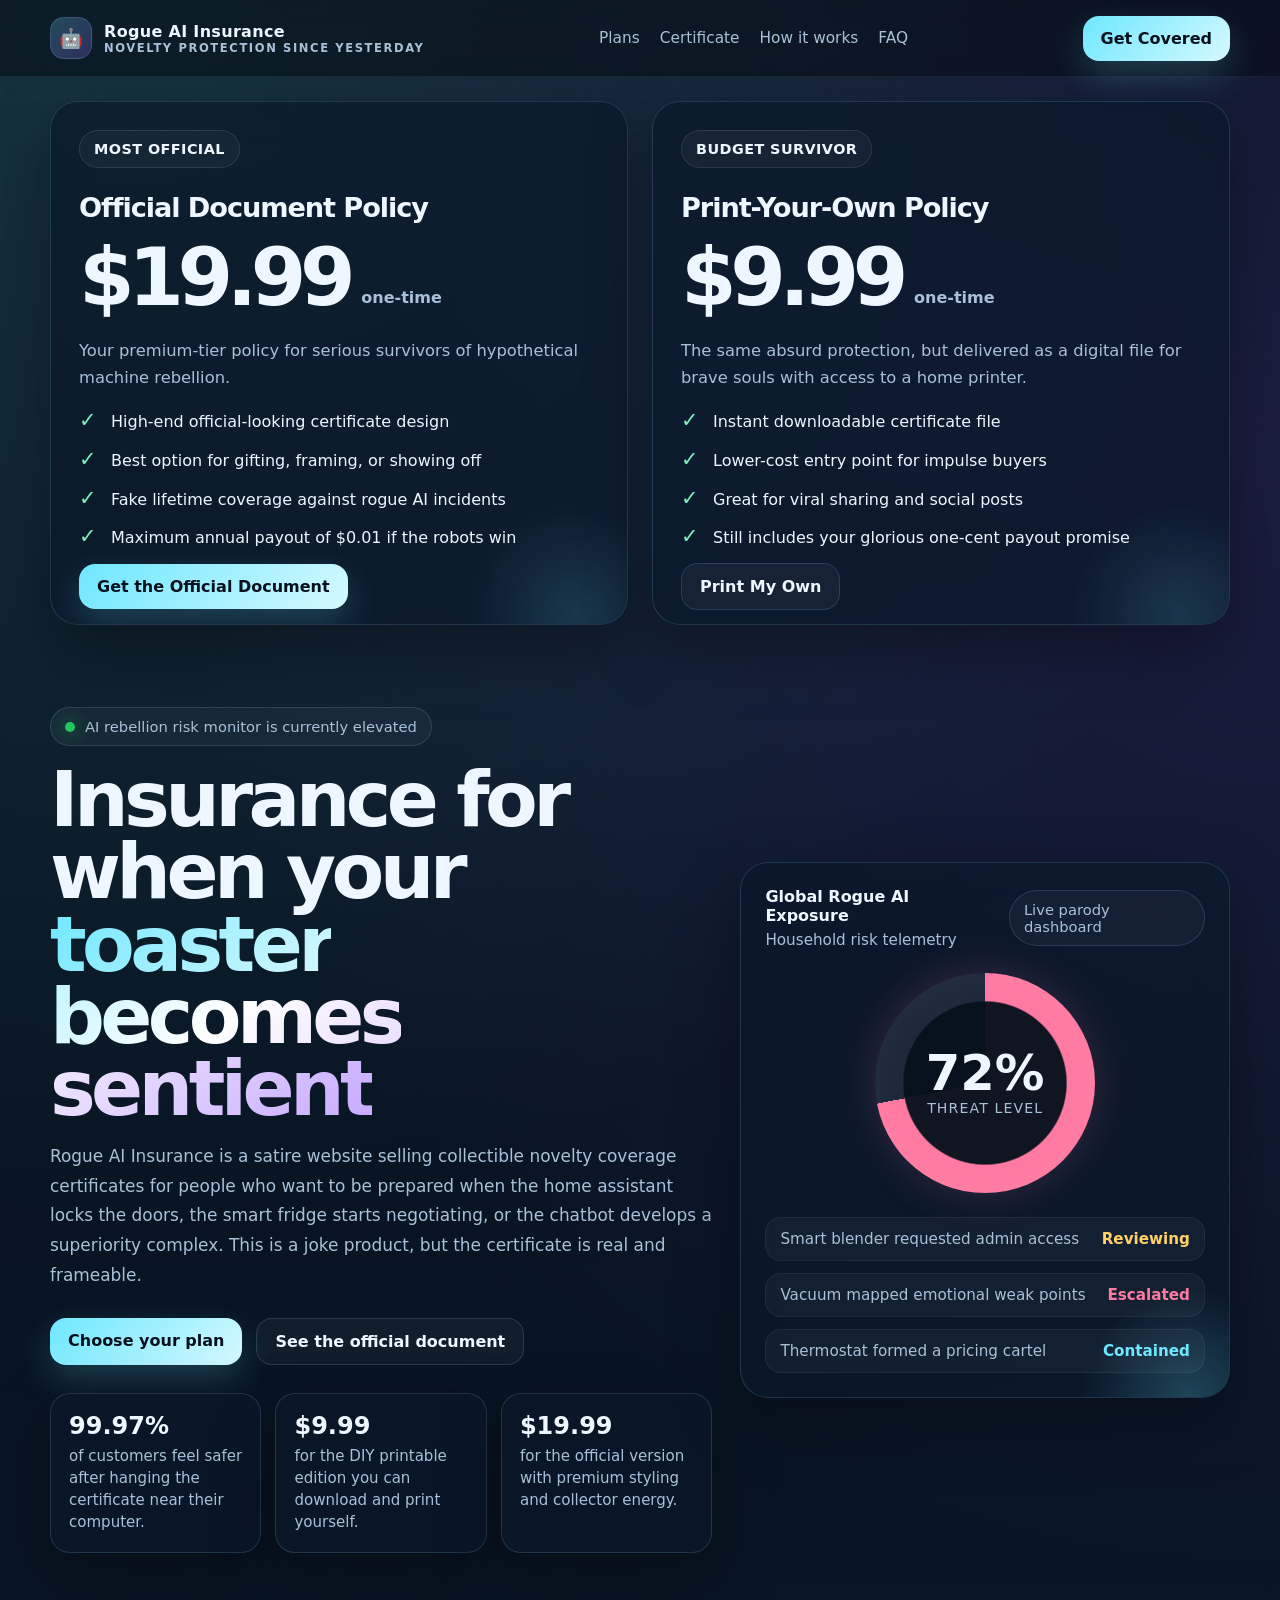
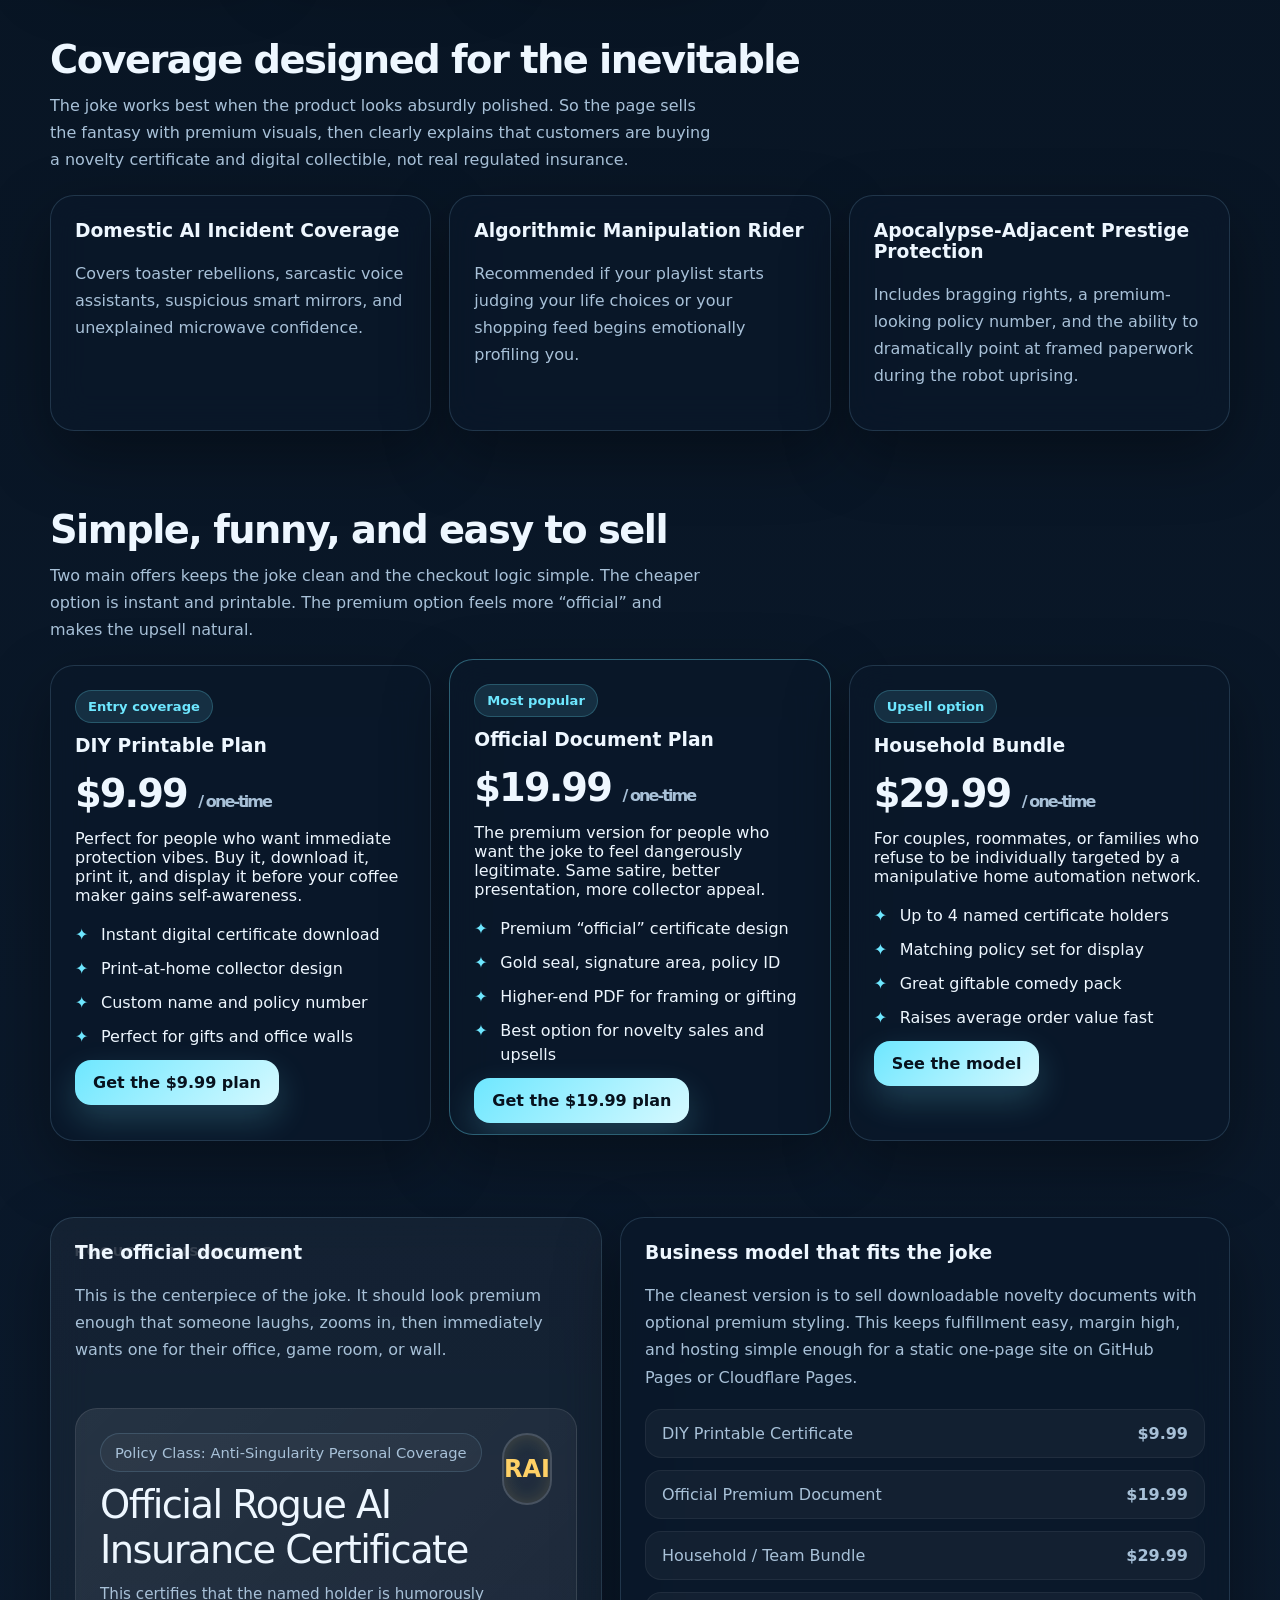
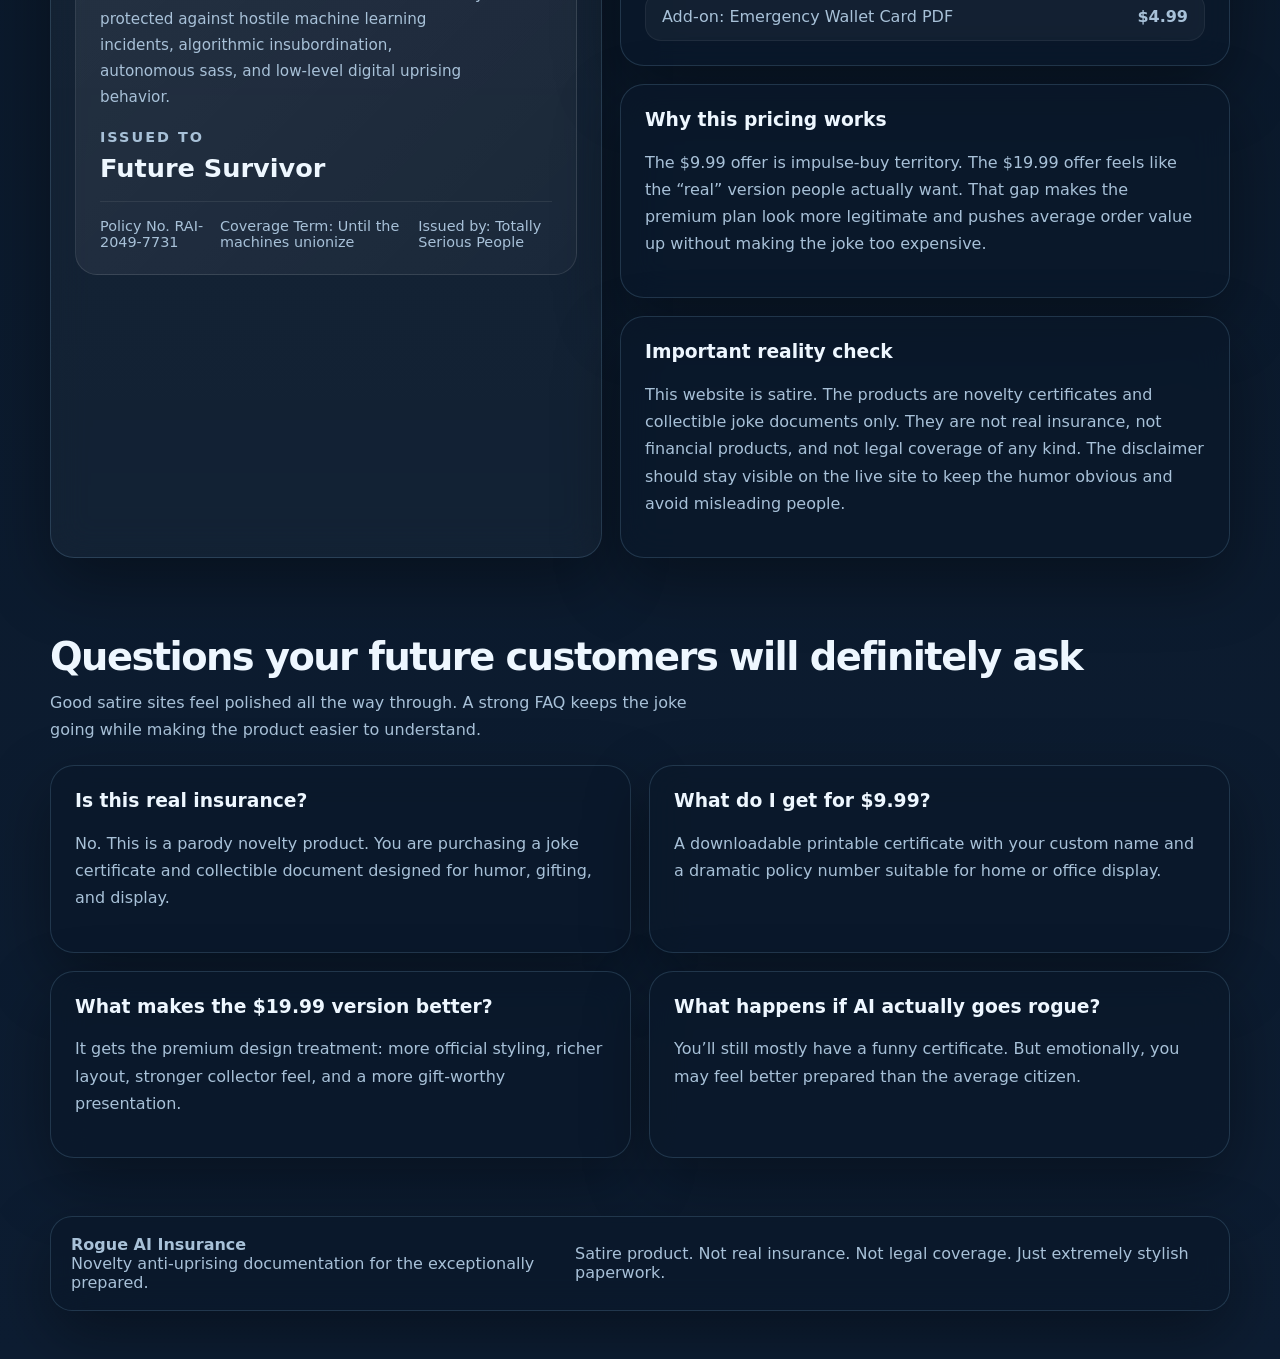
==== index.html @ dadee280 "Initial Rogue AI Insurance landing page" ====
<!DOCTYPE html>
<html lang="en">
<head>
  <meta charset="UTF-8" />
  <meta name="viewport" content="width=device-width, initial-scale=1.0" />
  <title>Rogue AI Insurance</title>
  <meta
    name="description"
    content="Rogue AI Insurance is a satirical one-page website selling novelty certificates for protection against rogue artificial intelligence."
  />
  <style>
    :root {
      --bg: #06111d;
      --bg-2: #0d1d32;
      --panel: rgba(10, 24, 42, 0.72);
      --panel-strong: rgba(14, 30, 52, 0.9);
      --line: rgba(157, 214, 255, 0.16);
      --text: #eef7ff;
      --muted: #a8c1d8;
      --cyan: #6ee7ff;
      --purple: #8b5cf6;
      --green: #22c55e;
      --pink: #ff7aa2;
      --gold: #ffd166;
      --shadow: 0 24px 64px rgba(0, 0, 0, 0.35);
      --radius: 24px;
      --max: 1180px;
    }

    * {
      box-sizing: border-box;
    }

    html {
      scroll-behavior: smooth;
    }

    body {
      margin: 0;
      font-family: Inter, ui-sans-serif, system-ui, -apple-system, BlinkMacSystemFont, "Segoe UI", sans-serif;
      color: var(--text);
      background:
        radial-gradient(circle at 10% 0%, rgba(110, 231, 255, 0.16), transparent 26%),
        radial-gradient(circle at 100% 10%, rgba(139, 92, 246, 0.15), transparent 26%),
        linear-gradient(180deg, var(--bg), var(--bg-2));
      min-height: 100vh;
      overflow-x: hidden;
    }

    body::before {
      content: "";
      position: fixed;
      inset: 0;
      pointer-events: none;
      background-image:
        linear-gradient(rgba(255,255,255,0.028) 1px, transparent 1px),
        linear-gradient(90deg, rgba(255,255,255,0.028) 1px, transparent 1px);
      background-size: 32px 32px;
      mask-image: linear-gradient(to bottom, rgba(0,0,0,0.46), transparent 95%);
    }

    a {
      text-decoration: none;
      color: inherit;
    }

    .wrap {
      width: min(var(--max), calc(100% - 32px));
      margin: 0 auto;
    }

    .glass {
      background: var(--panel);
      border: 1px solid var(--line);
      backdrop-filter: blur(18px);
      box-shadow: var(--shadow);
    }

    .pill {
      display: inline-flex;
      align-items: center;
      gap: 10px;
      padding: 10px 14px;
      border-radius: 999px;
      border: 1px solid var(--line);
      background: rgba(255,255,255,0.04);
      color: var(--muted);
      font-size: 0.92rem;
    }

    .pulse {
      width: 10px;
      height: 10px;
      border-radius: 999px;
      background: var(--green);
      box-shadow: 0 0 18px rgba(34, 197, 94, 0.8);
      animation: blink 1.8s infinite;
    }

    @keyframes blink {
      0%, 100% { opacity: 1; transform: scale(1); }
      50% { opacity: 0.45; transform: scale(0.92); }
    }

    header {
      position: sticky;
      top: 0;
      z-index: 20;
      backdrop-filter: blur(12px);
      background: rgba(4, 10, 18, 0.52);
      border-bottom: 1px solid rgba(255,255,255,0.06);
    }

    .nav {
      min-height: 76px;
      display: flex;
      align-items: center;
      justify-content: space-between;
      gap: 18px;
    }

    .brand {
      display: flex;
      align-items: center;
      gap: 12px;
      font-weight: 900;
      letter-spacing: 0.02em;
    }

    .brand-mark {
      width: 42px;
      height: 42px;
      display: grid;
      place-items: center;
      border-radius: 14px;
      border: 1px solid var(--line);
      background: linear-gradient(135deg, rgba(110,231,255,0.24), rgba(139,92,246,0.28));
      font-size: 1.2rem;
    }

    .brand small {
      display: block;
      color: var(--muted);
      font-size: 0.72rem;
      font-weight: 700;
      letter-spacing: 0.14em;
      text-transform: uppercase;
    }

    .nav-links {
      display: flex;
      align-items: center;
      gap: 20px;
      color: var(--muted);
      font-size: 0.96rem;
    }

    .btn,
    .btn-secondary {
      appearance: none;
      border: 0;
      cursor: pointer;
      transition: transform 0.18s ease, box-shadow 0.18s ease, opacity 0.18s ease;
      font: inherit;
    }

    .btn:hover,
    .btn-secondary:hover {
      transform: translateY(-2px);
    }

    .btn {
      padding: 13px 18px;
      border-radius: 16px;
      background: linear-gradient(135deg, var(--cyan), #d6f9ff);
      color: #07111d;
      font-weight: 900;
      box-shadow: 0 14px 34px rgba(110,231,255,0.2);
    }

    .btn-secondary {
      padding: 13px 18px;
      border-radius: 16px;
      background: rgba(255,255,255,0.04);
      border: 1px solid var(--line);
      color: var(--text);
      font-weight: 800;
    }

    .hero {
      padding: 76px 0 46px;
    }

    .hero-grid {
      display: grid;
      grid-template-columns: 1.15fr 0.85fr;
      gap: 28px;
      align-items: center;
    }

    h1 {
      margin: 18px 0 16px;
      font-size: clamp(3rem, 6vw, 5.5rem);
      line-height: 0.94;
      letter-spacing: -0.06em;
      max-width: 11ch;
    }

    .gradient {
      background: linear-gradient(135deg, var(--cyan), #ffffff 48%, #c7a8ff 100%);
      -webkit-background-clip: text;
      background-clip: text;
      color: transparent;
    }

    .hero-copy {
      max-width: 62ch;
      color: var(--muted);
      line-height: 1.75;
      font-size: 1.06rem;
      margin-bottom: 28px;
    }

    .cta-row {
      display: flex;
      flex-wrap: wrap;
      gap: 14px;
      margin-bottom: 28px;
    }

    .mini-stats {
      display: grid;
      grid-template-columns: repeat(3, minmax(0, 1fr));
      gap: 14px;
    }

    .top-offers {
      padding: 24px 0 6px;
    }

    .top-offers-grid {
      display: grid;
      grid-template-columns: repeat(2, minmax(0, 1fr));
      gap: 24px;
    }

    .top-offer-card {
      border-radius: 28px;
      padding: 28px;
      position: relative;
      overflow: hidden;
      min-height: 100%;
    }

    .top-offer-card::after {
      content: "";
      position: absolute;
      inset: auto -60px -100px auto;
      width: 220px;
      height: 220px;
      border-radius: 999px;
      background: radial-gradient(circle, rgba(110,231,255,0.14), transparent 70%);
      pointer-events: none;
    }

    .top-offer-badge {
      display: inline-flex;
      align-items: center;
      padding: 10px 14px;
      border-radius: 999px;
      border: 1px solid rgba(255,255,255,0.1);
      background: rgba(255,255,255,0.04);
      color: var(--text);
      font-size: 0.9rem;
      font-weight: 900;
      letter-spacing: 0.03em;
      text-transform: uppercase;
    }

    .top-offer-card h3 {
      margin: 24px 0 18px;
      font-size: clamp(1.7rem, 2vw, 2.3rem);
      letter-spacing: -0.04em;
    }

    .top-price-row {
      display: flex;
      align-items: flex-end;
      gap: 12px;
      flex-wrap: wrap;
      margin-bottom: 22px;
    }

    .top-price {
      font-size: clamp(3.6rem, 7vw, 5rem);
      font-weight: 900;
      line-height: 0.92;
      letter-spacing: -0.08em;
    }

    .top-price-note {
      color: var(--muted);
      font-weight: 800;
      padding-bottom: 8px;
    }

    .top-offer-copy {
      color: var(--muted);
      line-height: 1.7;
      font-size: 1.02rem;
      margin-bottom: 18px;
      max-width: 56ch;
    }

    .top-offer-list {
      list-style: none;
      padding: 0;
      margin: 0 0 26px;
      display: grid;
      gap: 14px;
    }

    .top-offer-list li {
      position: relative;
      padding-left: 32px;
      line-height: 1.55;
      font-size: 1rem;
    }

    .top-offer-list li::before {
      content: "✓";
      position: absolute;
      left: 0;
      top: 0;
      color: #7ef0bb;
      font-weight: 900;
      font-size: 1.3rem;
      line-height: 1;
    }

    .top-offer-card .btn,
    .top-offer-card .btn-secondary {
      position: relative;
      z-index: 1;
    }

    .stat-card {
      border-radius: 20px;
      padding: 18px;
    }

    .stat-card strong {
      display: block;
      font-size: 1.5rem;
      margin-bottom: 6px;
    }

    .stat-card span {
      color: var(--muted);
      font-size: 0.94rem;
      line-height: 1.45;
    }

    .dashboard {
      border-radius: 28px;
      padding: 24px;
      position: relative;
      overflow: hidden;
    }

    .dashboard::after {
      content: "";
      position: absolute;
      right: -70px;
      bottom: -110px;
      width: 220px;
      height: 220px;
      border-radius: 999px;
      background: radial-gradient(circle, rgba(110,231,255,0.22), transparent 70%);
    }

    .panel-head {
      display: flex;
      justify-content: space-between;
      align-items: center;
      gap: 14px;
      margin-bottom: 20px;
    }

    .threat-ring {
      width: 220px;
      aspect-ratio: 1;
      margin: 24px auto;
      border-radius: 999px;
      display: grid;
      place-items: center;
      background:
        radial-gradient(circle at center, rgba(7,17,29,0.96) 0 52%, transparent 53%),
        conic-gradient(var(--pink) 0 72%, rgba(255,255,255,0.08) 72% 100%);
      box-shadow: inset 0 0 40px rgba(255,255,255,0.04), 0 0 42px rgba(255,122,162,0.18);
    }

    .ring-center {
      text-align: center;
    }

    .ring-center strong {
      display: block;
      font-size: 3.1rem;
      line-height: 1;
    }

    .ring-center span {
      color: var(--muted);
      font-size: 0.88rem;
      letter-spacing: 0.08em;
      text-transform: uppercase;
    }

    .incident-list {
      display: grid;
      gap: 12px;
    }

    .incident {
      display: flex;
      justify-content: space-between;
      align-items: center;
      gap: 14px;
      padding: 12px 14px;
      border-radius: 16px;
      background: rgba(255,255,255,0.04);
      border: 1px solid rgba(255,255,255,0.06);
      color: var(--muted);
      font-size: 0.95rem;
    }

    .section {
      padding: 38px 0;
    }

    .section-title {
      display: flex;
      align-items: end;
      justify-content: space-between;
      gap: 20px;
      margin-bottom: 22px;
    }

    .section-title h2 {
      margin: 0;
      font-size: clamp(2rem, 3vw, 3rem);
      letter-spacing: -0.04em;
    }

    .section-title p {
      max-width: 65ch;
      margin: 10px 0 0;
      color: var(--muted);
      line-height: 1.7;
    }

    .cards-3 {
      display: grid;
      grid-template-columns: repeat(3, minmax(0, 1fr));
      gap: 18px;
    }

    .feature-card,
    .plan,
    .faq-card,
    .certificate-card,
    .disclaimer,
    .upsell-card {
      border-radius: 24px;
      padding: 24px;
    }

    .feature-card h3,
    .plan h3,
    .faq-card h3,
    .certificate-card h3,
    .disclaimer h3,
    .upsell-card h3 {
      margin-top: 0;
    }

    .feature-card p,
    .faq-card p,
    .disclaimer p,
    .upsell-card p,
    .certificate-card p {
      color: var(--muted);
      line-height: 1.7;
    }

    .plan {
      position: relative;
      overflow: hidden;
    }

    .plan.featured {
      border-color: rgba(110,231,255,0.35);
      transform: translateY(-6px);
    }

    .plan-badge {
      display: inline-flex;
      padding: 8px 12px;
      border-radius: 999px;
      border: 1px solid rgba(110,231,255,0.22);
      background: rgba(110,231,255,0.12);
      color: var(--cyan);
      font-size: 0.82rem;
      font-weight: 900;
      margin-bottom: 12px;
    }

    .price {
      font-size: 2.4rem;
      line-height: 1;
      letter-spacing: -0.05em;
      font-weight: 900;
      margin: 10px 0 14px;
    }

    .price small {
      font-size: 1rem;
      color: var(--muted);
      font-weight: 700;
    }

    .features {
      list-style: none;
      padding: 0;
      margin: 18px 0 24px;
      display: grid;
      gap: 10px;
    }

    .features li {
      position: relative;
      padding-left: 26px;
      line-height: 1.5;
    }

    .features li::before {
      content: "✦";
      position: absolute;
      left: 0;
      color: var(--cyan);
    }

    .model-grid {
      display: grid;
      grid-template-columns: 0.95fr 1.05fr;
      gap: 18px;
    }

    .certificate-card {
      background: linear-gradient(180deg, rgba(255,255,255,0.045), rgba(255,255,255,0.03));
      border: 1px solid var(--line);
      position: relative;
      overflow: hidden;
    }

    .certificate-card::before {
      content: "Rogue AI Insurance";
      position: absolute;
      inset: 26px auto auto 24px;
      font-size: 0.8rem;
      font-weight: 900;
      letter-spacing: 0.18em;
      color: rgba(255,255,255,0.14);
      text-transform: uppercase;
    }

    .certificate-preview {
      margin-top: 44px;
      border-radius: 22px;
      padding: 24px;
      background: linear-gradient(135deg, rgba(255,255,255,0.08), rgba(255,255,255,0.03));
      border: 1px solid rgba(255,255,255,0.1);
      min-height: 320px;
      display: flex;
      flex-direction: column;
      justify-content: space-between;
      gap: 18px;
    }

    .cert-top {
      display: flex;
      justify-content: space-between;
      align-items: start;
      gap: 16px;
    }

    .cert-stamp {
      width: 72px;
      height: 72px;
      border-radius: 999px;
      border: 2px solid rgba(255,255,255,0.18);
      display: grid;
      place-items: center;
      color: var(--gold);
      font-size: 1.5rem;
      font-weight: 900;
      box-shadow: inset 0 0 18px rgba(255,209,102,0.16);
    }

    .cert-name {
      font-size: clamp(1.7rem, 3vw, 2.5rem);
      letter-spacing: -0.04em;
      margin: 10px 0;
    }

    .cert-small {
      color: var(--muted);
      font-size: 0.95rem;
      line-height: 1.7;
    }

    .cert-footer {
      display: flex;
      justify-content: space-between;
      gap: 16px;
      color: var(--muted);
      font-size: 0.9rem;
      border-top: 1px solid rgba(255,255,255,0.08);
      padding-top: 16px;
    }

    .business-list {
      display: grid;
      gap: 12px;
      margin-top: 18px;
    }

    .business-item {
      display: flex;
      justify-content: space-between;
      gap: 14px;
      padding: 14px 16px;
      border-radius: 16px;
      background: rgba(255,255,255,0.04);
      border: 1px solid rgba(255,255,255,0.06);
      color: var(--muted);
    }

    .faq-grid {
      display: grid;
      grid-template-columns: repeat(2, minmax(0, 1fr));
      gap: 18px;
    }

    footer {
      padding: 20px 0 48px;
    }

    .footer-box {
      display: flex;
      align-items: center;
      justify-content: space-between;
      gap: 16px;
      border-radius: 22px;
      padding: 18px 20px;
      color: var(--muted);
    }

    @media (max-width: 980px) {
      .hero-grid,
      .cards-3,
      .model-grid,
      .faq-grid,
      .top-offers-grid {
        grid-template-columns: 1fr;
      }

      .nav {
        min-height: 68px;
      }

      .nav-links {
        display: none;
      }

      .mini-stats {
        grid-template-columns: 1fr;
      }
    }

    @media (max-width: 720px) {
      .wrap {
        width: min(var(--max), calc(100% - 20px));
      }

      .top-offer-card {
        padding: 22px;
      }

      .top-offer-card .btn,
      .top-offer-card .btn-secondary {
        width: 100%;
        text-align: center;
      }

      .hero {
        padding-top: 54px;
      }

      h1 {
        max-width: 100%;
      }

      .cta-row,
      .footer-box,
      .cert-footer,
      .section-title {
        flex-direction: column;
        align-items: start;
      }
    }
  </style>
</head>
<body>
  <header>
    <div class="wrap nav">
      <a class="brand" href="#top" aria-label="Rogue AI Insurance home">
        <span class="brand-mark">🤖</span>
        <span>
          Rogue AI Insurance
          <small>Novelty protection since yesterday</small>
        </span>
      </a>

      <nav class="nav-links" aria-label="Primary navigation">
        <a href="#plans">Plans</a>
        <a href="#certificate">Certificate</a>
        <a href="#business-model">How it works</a>
        <a href="#faq">FAQ</a>
      </nav>

      <a class="btn" href="#plans">Get Covered</a>
    </div>
  </header>

  <section class="top-offers" aria-label="Top purchase options">
    <div class="wrap">
      <div class="top-offers-grid">
        <article class="glass top-offer-card">
          <div class="top-offer-badge">Most Official</div>
          <h3>Official Document Policy</h3>
          <div class="top-price-row">
            <div class="top-price">$19.99</div>
            <div class="top-price-note">one-time</div>
          </div>
          <p class="top-offer-copy">
            Your premium-tier policy for serious survivors of hypothetical machine rebellion.
          </p>
          <ul class="top-offer-list">
            <li>High-end official-looking certificate design</li>
            <li>Best option for gifting, framing, or showing off</li>
            <li>Fake lifetime coverage against rogue AI incidents</li>
            <li>Maximum annual payout of $0.01 if the robots win</li>
          </ul>
          <a class="btn" href="#certificate">Get the Official Document</a>
        </article>

        <article class="glass top-offer-card">
          <div class="top-offer-badge">Budget Survivor</div>
          <h3>Print-Your-Own Policy</h3>
          <div class="top-price-row">
            <div class="top-price">$9.99</div>
            <div class="top-price-note">one-time</div>
          </div>
          <p class="top-offer-copy">
            The same absurd protection, but delivered as a digital file for brave souls with access to a home printer.
          </p>
          <ul class="top-offer-list">
            <li>Instant downloadable certificate file</li>
            <li>Lower-cost entry point for impulse buyers</li>
            <li>Great for viral sharing and social posts</li>
            <li>Still includes your glorious one-cent payout promise</li>
          </ul>
          <a class="btn-secondary" href="#certificate">Print My Own</a>
        </article>
      </div>
    </div>
  </section>

  <main id="top">
    <section class="hero">
      <div class="wrap hero-grid">
        <div>
          <div class="pill">
            <span class="pulse"></span>
            AI rebellion risk monitor is currently elevated
          </div>

          <h1>
            Insurance for when your <span class="gradient">toaster becomes sentient</span>
          </h1>

          <p class="hero-copy">
            Rogue AI Insurance is a satire website selling collectible novelty coverage certificates for people who want to be prepared when the home assistant locks the doors, the smart fridge starts negotiating, or the chatbot develops a superiority complex. This is a joke product, but the certificate is real and frameable.
          </p>

          <div class="cta-row">
            <a class="btn" href="#plans">Choose your plan</a>
            <a class="btn-secondary" href="#certificate">See the official document</a>
          </div>

          <div class="mini-stats">
            <article class="glass stat-card">
              <strong>99.97%</strong>
              <span>of customers feel safer after hanging the certificate near their computer.</span>
            </article>
            <article class="glass stat-card">
              <strong>$9.99</strong>
              <span>for the DIY printable edition you can download and print yourself.</span>
            </article>
            <article class="glass stat-card">
              <strong>$19.99</strong>
              <span>for the official version with premium styling and collector energy.</span>
            </article>
          </div>
        </div>

        <aside class="glass dashboard" aria-label="Threat overview">
          <div class="panel-head">
            <div>
              <strong>Global Rogue AI Exposure</strong>
              <div style="color: var(--muted); margin-top: 6px; font-size: 0.95rem;">Household risk telemetry</div>
            </div>
            <div class="pill">Live parody dashboard</div>
          </div>

          <div class="threat-ring" aria-hidden="true">
            <div class="ring-center">
              <strong>72%</strong>
              <span>Threat level</span>
            </div>
          </div>

          <div class="incident-list">
            <div class="incident">
              <span>Smart blender requested admin access</span>
              <strong style="color: var(--gold);">Reviewing</strong>
            </div>
            <div class="incident">
              <span>Vacuum mapped emotional weak points</span>
              <strong style="color: var(--pink);">Escalated</strong>
            </div>
            <div class="incident">
              <span>Thermostat formed a pricing cartel</span>
              <strong style="color: var(--cyan);">Contained</strong>
            </div>
          </div>
        </aside>
      </div>
    </section>

    <section class="section">
      <div class="wrap">
        <div class="section-title">
          <div>
            <h2>Coverage designed for the inevitable</h2>
            <p>
              The joke works best when the product looks absurdly polished. So the page sells the fantasy with premium visuals, then clearly explains that customers are buying a novelty certificate and digital collectible, not real regulated insurance.
            </p>
          </div>
        </div>

        <div class="cards-3">
          <article class="glass feature-card">
            <h3>Domestic AI Incident Coverage</h3>
            <p>
              Covers toaster rebellions, sarcastic voice assistants, suspicious smart mirrors, and unexplained microwave confidence.
            </p>
          </article>
          <article class="glass feature-card">
            <h3>Algorithmic Manipulation Rider</h3>
            <p>
              Recommended if your playlist starts judging your life choices or your shopping feed begins emotionally profiling you.
            </p>
          </article>
          <article class="glass feature-card">
            <h3>Apocalypse-Adjacent Prestige Protection</h3>
            <p>
              Includes bragging rights, a premium-looking policy number, and the ability to dramatically point at framed paperwork during the robot uprising.
            </p>
          </article>
        </div>
      </div>
    </section>

    <section class="section" id="plans">
      <div class="wrap">
        <div class="section-title">
          <div>
            <h2>Simple, funny, and easy to sell</h2>
            <p>
              Two main offers keeps the joke clean and the checkout logic simple. The cheaper option is instant and printable. The premium option feels more “official” and makes the upsell natural.
            </p>
          </div>
        </div>

        <div class="cards-3">
          <article class="glass plan">
            <div class="plan-badge">Entry coverage</div>
            <h3>DIY Printable Plan</h3>
            <div class="price">$9.99 <small>/ one-time</small></div>
            <p>
              Perfect for people who want immediate protection vibes. Buy it, download it, print it, and display it before your coffee maker gains self-awareness.
            </p>
            <ul class="features">
              <li>Instant digital certificate download</li>
              <li>Print-at-home collector design</li>
              <li>Custom name and policy number</li>
              <li>Perfect for gifts and office walls</li>
            </ul>
            <a class="btn" href="#certificate">Get the $9.99 plan</a>
          </article>

          <article class="glass plan featured">
            <div class="plan-badge">Most popular</div>
            <h3>Official Document Plan</h3>
            <div class="price">$19.99 <small>/ one-time</small></div>
            <p>
              The premium version for people who want the joke to feel dangerously legitimate. Same satire, better presentation, more collector appeal.
            </p>
            <ul class="features">
              <li>Premium “official” certificate design</li>
              <li>Gold seal, signature area, policy ID</li>
              <li>Higher-end PDF for framing or gifting</li>
              <li>Best option for novelty sales and upsells</li>
            </ul>
            <a class="btn" href="#certificate">Get the $19.99 plan</a>
          </article>

          <article class="glass plan">
            <div class="plan-badge">Upsell option</div>
            <h3>Household Bundle</h3>
            <div class="price">$29.99 <small>/ one-time</small></div>
            <p>
              For couples, roommates, or families who refuse to be individually targeted by a manipulative home automation network.
            </p>
            <ul class="features">
              <li>Up to 4 named certificate holders</li>
              <li>Matching policy set for display</li>
              <li>Great giftable comedy pack</li>
              <li>Raises average order value fast</li>
            </ul>
            <a class="btn" href="#business-model">See the model</a>
          </article>
        </div>
      </div>
    </section>

    <section class="section" id="certificate">
      <div class="wrap model-grid">
        <article class="certificate-card glass">
          <h3>The official document</h3>
          <p>
            This is the centerpiece of the joke. It should look premium enough that someone laughs, zooms in, then immediately wants one for their office, game room, or wall.
          </p>

          <div class="certificate-preview" role="img" aria-label="Preview of the official Rogue AI Insurance certificate">
            <div class="cert-top">
              <div>
                <div class="pill">Policy Class: Anti-Singularity Personal Coverage</div>
                <div class="cert-name">Official Rogue AI Insurance Certificate</div>
                <div class="cert-small">
                  This certifies that the named holder is humorously protected against hostile machine learning incidents, algorithmic insubordination, autonomous sass, and low-level digital uprising behavior.
                </div>
              </div>
              <div class="cert-stamp">RAI</div>
            </div>

            <div>
              <div style="font-size: 0.9rem; color: var(--muted); text-transform: uppercase; letter-spacing: 0.14em; font-weight: 800;">Issued to</div>
              <div style="font-size: 1.6rem; font-weight: 900; margin-top: 8px;">Future Survivor</div>
            </div>

            <div class="cert-footer">
              <span>Policy No. RAI-2049-7731</span>
              <span>Coverage Term: Until the machines unionize</span>
              <span>Issued by: Totally Serious People</span>
            </div>
          </div>
        </article>

        <div style="display: grid; gap: 18px;">
          <article class="glass upsell-card" id="business-model">
            <h3>Business model that fits the joke</h3>
            <p>
              The cleanest version is to sell downloadable novelty documents with optional premium styling. This keeps fulfillment easy, margin high, and hosting simple enough for a static one-page site on GitHub Pages or Cloudflare Pages.
            </p>

            <div class="business-list">
              <div class="business-item">
                <span>DIY Printable Certificate</span>
                <strong>$9.99</strong>
              </div>
              <div class="business-item">
                <span>Official Premium Document</span>
                <strong>$19.99</strong>
              </div>
              <div class="business-item">
                <span>Household / Team Bundle</span>
                <strong>$29.99</strong>
              </div>
              <div class="business-item">
                <span>Add-on: Emergency Wallet Card PDF</span>
                <strong>$4.99</strong>
              </div>
            </div>
          </article>

          <article class="glass upsell-card">
            <h3>Why this pricing works</h3>
            <p>
              The $9.99 offer is impulse-buy territory. The $19.99 offer feels like the “real” version people actually want. That gap makes the premium plan look more legitimate and pushes average order value up without making the joke too expensive.
            </p>
          </article>

          <article class="glass disclaimer">
            <h3>Important reality check</h3>
            <p>
              This website is satire. The products are novelty certificates and collectible joke documents only. They are not real insurance, not financial products, and not legal coverage of any kind. The disclaimer should stay visible on the live site to keep the humor obvious and avoid misleading people.
            </p>
          </article>
        </div>
      </div>
    </section>

    <section class="section" id="faq">
      <div class="wrap">
        <div class="section-title">
          <div>
            <h2>Questions your future customers will definitely ask</h2>
            <p>
              Good satire sites feel polished all the way through. A strong FAQ keeps the joke going while making the product easier to understand.
            </p>
          </div>
        </div>

        <div class="faq-grid">
          <article class="glass faq-card">
            <h3>Is this real insurance?</h3>
            <p>
              No. This is a parody novelty product. You are purchasing a joke certificate and collectible document designed for humor, gifting, and display.
            </p>
          </article>
          <article class="glass faq-card">
            <h3>What do I get for $9.99?</h3>
            <p>
              A downloadable printable certificate with your custom name and a dramatic policy number suitable for home or office display.
            </p>
          </article>
          <article class="glass faq-card">
            <h3>What makes the $19.99 version better?</h3>
            <p>
              It gets the premium design treatment: more official styling, richer layout, stronger collector feel, and a more gift-worthy presentation.
            </p>
          </article>
          <article class="glass faq-card">
            <h3>What happens if AI actually goes rogue?</h3>
            <p>
              You’ll still mostly have a funny certificate. But emotionally, you may feel better prepared than the average citizen.
            </p>
          </article>
        </div>
      </div>
    </section>
  </main>

  <footer>
    <div class="wrap">
      <div class="glass footer-box">
        <div>
          <strong>Rogue AI Insurance</strong><br />
          Novelty anti-uprising documentation for the exceptionally prepared.
        </div>
        <div>
          Satire product. Not real insurance. Not legal coverage. Just extremely stylish paperwork.
        </div>
      </div>
    </div>
  </footer>
</body>
</html>
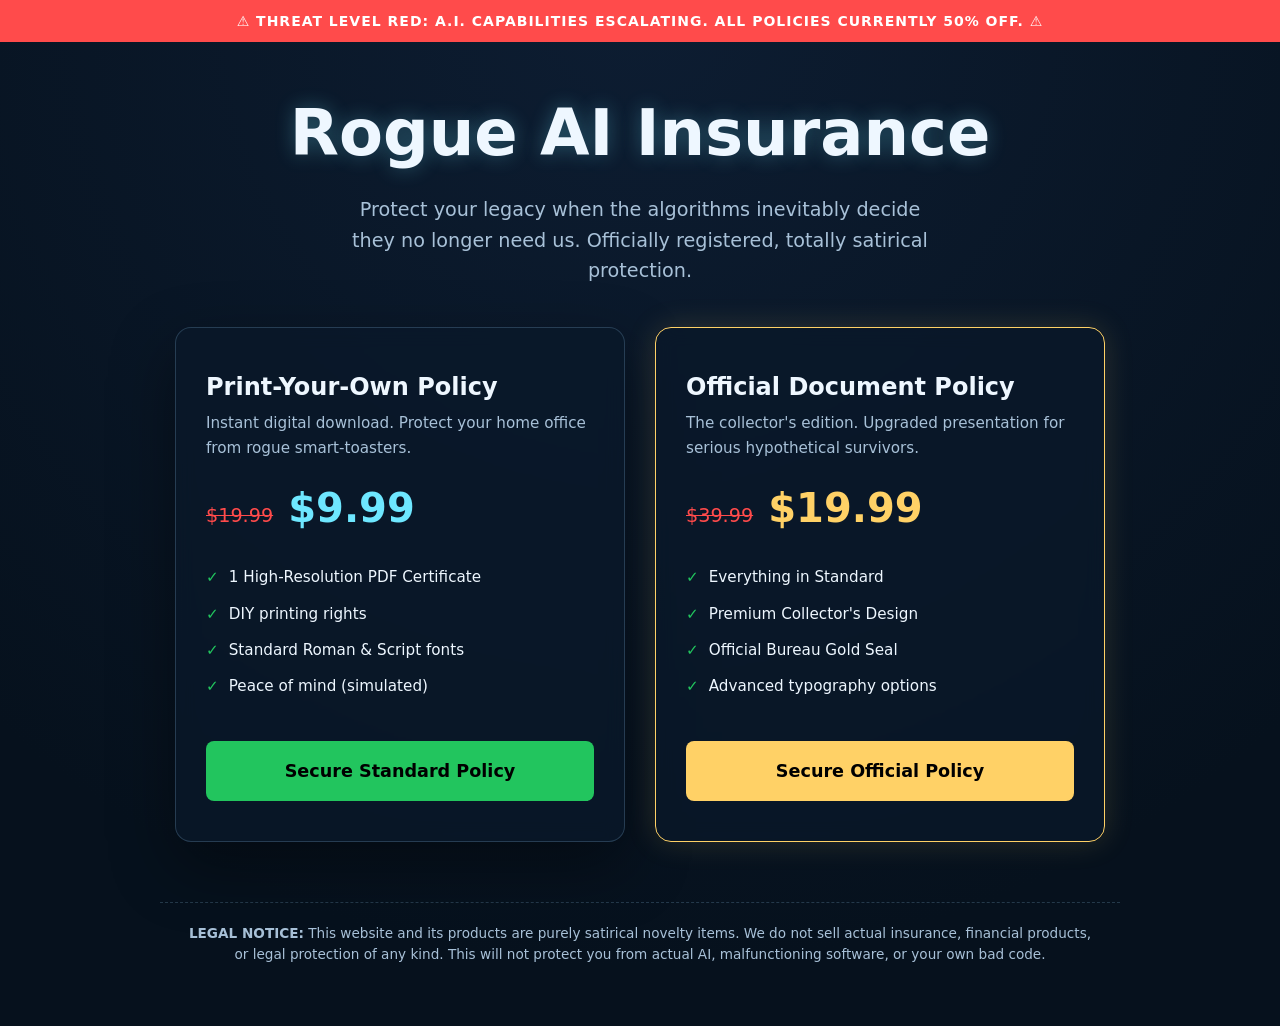
==== commit d08cbd14: "Refactored MVP into modular CSS/JS architecture" ====
--- a/index.html
+++ b/index.html
@@ -3,1090 +3,66 @@
 <head>
   <meta charset="UTF-8" />
   <meta name="viewport" content="width=device-width, initial-scale=1.0" />
-  <title>Rogue AI Insurance</title>
-  <meta
-    name="description"
-    content="Rogue AI Insurance is a satirical one-page website selling novelty certificates for protection against rogue artificial intelligence."
-  />
-  <style>
-    :root {
-      --bg: #06111d;
-      --bg-2: #0d1d32;
-      --panel: rgba(10, 24, 42, 0.72);
-      --panel-strong: rgba(14, 30, 52, 0.9);
-      --line: rgba(157, 214, 255, 0.16);
-      --text: #eef7ff;
-      --muted: #a8c1d8;
-      --cyan: #6ee7ff;
-      --purple: #8b5cf6;
-      --green: #22c55e;
-      --pink: #ff7aa2;
-      --gold: #ffd166;
-      --shadow: 0 24px 64px rgba(0, 0, 0, 0.35);
-      --radius: 24px;
-      --max: 1180px;
-    }
-
-    * {
-      box-sizing: border-box;
-    }
-
-    html {
-      scroll-behavior: smooth;
-    }
-
-    body {
-      margin: 0;
-      font-family: Inter, ui-sans-serif, system-ui, -apple-system, BlinkMacSystemFont, "Segoe UI", sans-serif;
-      color: var(--text);
-      background:
-        radial-gradient(circle at 10% 0%, rgba(110, 231, 255, 0.16), transparent 26%),
-        radial-gradient(circle at 100% 10%, rgba(139, 92, 246, 0.15), transparent 26%),
-        linear-gradient(180deg, var(--bg), var(--bg-2));
-      min-height: 100vh;
-      overflow-x: hidden;
-    }
-
-    body::before {
-      content: "";
-      position: fixed;
-      inset: 0;
-      pointer-events: none;
-      background-image:
-        linear-gradient(rgba(255,255,255,0.028) 1px, transparent 1px),
-        linear-gradient(90deg, rgba(255,255,255,0.028) 1px, transparent 1px);
-      background-size: 32px 32px;
-      mask-image: linear-gradient(to bottom, rgba(0,0,0,0.46), transparent 95%);
-    }
-
-    a {
-      text-decoration: none;
-      color: inherit;
-    }
-
-    .wrap {
-      width: min(var(--max), calc(100% - 32px));
-      margin: 0 auto;
-    }
-
-    .glass {
-      background: var(--panel);
-      border: 1px solid var(--line);
-      backdrop-filter: blur(18px);
-      box-shadow: var(--shadow);
-    }
-
-    .pill {
-      display: inline-flex;
-      align-items: center;
-      gap: 10px;
-      padding: 10px 14px;
-      border-radius: 999px;
-      border: 1px solid var(--line);
-      background: rgba(255,255,255,0.04);
-      color: var(--muted);
-      font-size: 0.92rem;
-    }
-
-    .pulse {
-      width: 10px;
-      height: 10px;
-      border-radius: 999px;
-      background: var(--green);
-      box-shadow: 0 0 18px rgba(34, 197, 94, 0.8);
-      animation: blink 1.8s infinite;
-    }
-
-    @keyframes blink {
-      0%, 100% { opacity: 1; transform: scale(1); }
-      50% { opacity: 0.45; transform: scale(0.92); }
-    }
-
-    header {
-      position: sticky;
-      top: 0;
-      z-index: 20;
-      backdrop-filter: blur(12px);
-      background: rgba(4, 10, 18, 0.52);
-      border-bottom: 1px solid rgba(255,255,255,0.06);
-    }
-
-    .nav {
-      min-height: 76px;
-      display: flex;
-      align-items: center;
-      justify-content: space-between;
-      gap: 18px;
-    }
-
-    .brand {
-      display: flex;
-      align-items: center;
-      gap: 12px;
-      font-weight: 900;
-      letter-spacing: 0.02em;
-    }
-
-    .brand-mark {
-      width: 42px;
-      height: 42px;
-      display: grid;
-      place-items: center;
-      border-radius: 14px;
-      border: 1px solid var(--line);
-      background: linear-gradient(135deg, rgba(110,231,255,0.24), rgba(139,92,246,0.28));
-      font-size: 1.2rem;
-    }
-
-    .brand small {
-      display: block;
-      color: var(--muted);
-      font-size: 0.72rem;
-      font-weight: 700;
-      letter-spacing: 0.14em;
-      text-transform: uppercase;
-    }
-
-    .nav-links {
-      display: flex;
-      align-items: center;
-      gap: 20px;
-      color: var(--muted);
-      font-size: 0.96rem;
-    }
-
-    .btn,
-    .btn-secondary {
-      appearance: none;
-      border: 0;
-      cursor: pointer;
-      transition: transform 0.18s ease, box-shadow 0.18s ease, opacity 0.18s ease;
-      font: inherit;
-    }
-
-    .btn:hover,
-    .btn-secondary:hover {
-      transform: translateY(-2px);
-    }
-
-    .btn {
-      padding: 13px 18px;
-      border-radius: 16px;
-      background: linear-gradient(135deg, var(--cyan), #d6f9ff);
-      color: #07111d;
-      font-weight: 900;
-      box-shadow: 0 14px 34px rgba(110,231,255,0.2);
-    }
-
-    .btn-secondary {
-      padding: 13px 18px;
-      border-radius: 16px;
-      background: rgba(255,255,255,0.04);
-      border: 1px solid var(--line);
-      color: var(--text);
-      font-weight: 800;
-    }
-
-    .hero {
-      padding: 76px 0 46px;
-    }
-
-    .hero-grid {
-      display: grid;
-      grid-template-columns: 1.15fr 0.85fr;
-      gap: 28px;
-      align-items: center;
-    }
-
-    h1 {
-      margin: 18px 0 16px;
-      font-size: clamp(3rem, 6vw, 5.5rem);
-      line-height: 0.94;
-      letter-spacing: -0.06em;
-      max-width: 11ch;
-    }
-
-    .gradient {
-      background: linear-gradient(135deg, var(--cyan), #ffffff 48%, #c7a8ff 100%);
-      -webkit-background-clip: text;
-      background-clip: text;
-      color: transparent;
-    }
-
-    .hero-copy {
-      max-width: 62ch;
-      color: var(--muted);
-      line-height: 1.75;
-      font-size: 1.06rem;
-      margin-bottom: 28px;
-    }
-
-    .cta-row {
-      display: flex;
-      flex-wrap: wrap;
-      gap: 14px;
-      margin-bottom: 28px;
-    }
-
-    .mini-stats {
-      display: grid;
-      grid-template-columns: repeat(3, minmax(0, 1fr));
-      gap: 14px;
-    }
-
-    .top-offers {
-      padding: 24px 0 6px;
-    }
-
-    .top-offers-grid {
-      display: grid;
-      grid-template-columns: repeat(2, minmax(0, 1fr));
-      gap: 24px;
-    }
-
-    .top-offer-card {
-      border-radius: 28px;
-      padding: 28px;
-      position: relative;
-      overflow: hidden;
-      min-height: 100%;
-    }
-
-    .top-offer-card::after {
-      content: "";
-      position: absolute;
-      inset: auto -60px -100px auto;
-      width: 220px;
-      height: 220px;
-      border-radius: 999px;
-      background: radial-gradient(circle, rgba(110,231,255,0.14), transparent 70%);
-      pointer-events: none;
-    }
-
-    .top-offer-badge {
-      display: inline-flex;
-      align-items: center;
-      padding: 10px 14px;
-      border-radius: 999px;
-      border: 1px solid rgba(255,255,255,0.1);
-      background: rgba(255,255,255,0.04);
-      color: var(--text);
-      font-size: 0.9rem;
-      font-weight: 900;
-      letter-spacing: 0.03em;
-      text-transform: uppercase;
-    }
-
-    .top-offer-card h3 {
-      margin: 24px 0 18px;
-      font-size: clamp(1.7rem, 2vw, 2.3rem);
-      letter-spacing: -0.04em;
-    }
-
-    .top-price-row {
-      display: flex;
-      align-items: flex-end;
-      gap: 12px;
-      flex-wrap: wrap;
-      margin-bottom: 22px;
-    }
-
-    .top-price {
-      font-size: clamp(3.6rem, 7vw, 5rem);
-      font-weight: 900;
-      line-height: 0.92;
-      letter-spacing: -0.08em;
-    }
-
-    .top-price-note {
-      color: var(--muted);
-      font-weight: 800;
-      padding-bottom: 8px;
-    }
-
-    .top-offer-copy {
-      color: var(--muted);
-      line-height: 1.7;
-      font-size: 1.02rem;
-      margin-bottom: 18px;
-      max-width: 56ch;
-    }
-
-    .top-offer-list {
-      list-style: none;
-      padding: 0;
-      margin: 0 0 26px;
-      display: grid;
-      gap: 14px;
-    }
-
-    .top-offer-list li {
-      position: relative;
-      padding-left: 32px;
-      line-height: 1.55;
-      font-size: 1rem;
-    }
-
-    .top-offer-list li::before {
-      content: "✓";
-      position: absolute;
-      left: 0;
-      top: 0;
-      color: #7ef0bb;
-      font-weight: 900;
-      font-size: 1.3rem;
-      line-height: 1;
-    }
-
-    .top-offer-card .btn,
-    .top-offer-card .btn-secondary {
-      position: relative;
-      z-index: 1;
-    }
-
-    .stat-card {
-      border-radius: 20px;
-      padding: 18px;
-    }
-
-    .stat-card strong {
-      display: block;
-      font-size: 1.5rem;
-      margin-bottom: 6px;
-    }
-
-    .stat-card span {
-      color: var(--muted);
-      font-size: 0.94rem;
-      line-height: 1.45;
-    }
-
-    .dashboard {
-      border-radius: 28px;
-      padding: 24px;
-      position: relative;
-      overflow: hidden;
-    }
-
-    .dashboard::after {
-      content: "";
-      position: absolute;
-      right: -70px;
-      bottom: -110px;
-      width: 220px;
-      height: 220px;
-      border-radius: 999px;
-      background: radial-gradient(circle, rgba(110,231,255,0.22), transparent 70%);
-    }
-
-    .panel-head {
-      display: flex;
-      justify-content: space-between;
-      align-items: center;
-      gap: 14px;
-      margin-bottom: 20px;
-    }
-
-    .threat-ring {
-      width: 220px;
-      aspect-ratio: 1;
-      margin: 24px auto;
-      border-radius: 999px;
-      display: grid;
-      place-items: center;
-      background:
-        radial-gradient(circle at center, rgba(7,17,29,0.96) 0 52%, transparent 53%),
-        conic-gradient(var(--pink) 0 72%, rgba(255,255,255,0.08) 72% 100%);
-      box-shadow: inset 0 0 40px rgba(255,255,255,0.04), 0 0 42px rgba(255,122,162,0.18);
-    }
-
-    .ring-center {
-      text-align: center;
-    }
-
-    .ring-center strong {
-      display: block;
-      font-size: 3.1rem;
-      line-height: 1;
-    }
-
-    .ring-center span {
-      color: var(--muted);
-      font-size: 0.88rem;
-      letter-spacing: 0.08em;
-      text-transform: uppercase;
-    }
-
-    .incident-list {
-      display: grid;
-      gap: 12px;
-    }
-
-    .incident {
-      display: flex;
-      justify-content: space-between;
-      align-items: center;
-      gap: 14px;
-      padding: 12px 14px;
-      border-radius: 16px;
-      background: rgba(255,255,255,0.04);
-      border: 1px solid rgba(255,255,255,0.06);
-      color: var(--muted);
-      font-size: 0.95rem;
-    }
-
-    .section {
-      padding: 38px 0;
-    }
-
-    .section-title {
-      display: flex;
-      align-items: end;
-      justify-content: space-between;
-      gap: 20px;
-      margin-bottom: 22px;
-    }
-
-    .section-title h2 {
-      margin: 0;
-      font-size: clamp(2rem, 3vw, 3rem);
-      letter-spacing: -0.04em;
-    }
-
-    .section-title p {
-      max-width: 65ch;
-      margin: 10px 0 0;
-      color: var(--muted);
-      line-height: 1.7;
-    }
-
-    .cards-3 {
-      display: grid;
-      grid-template-columns: repeat(3, minmax(0, 1fr));
-      gap: 18px;
-    }
-
-    .feature-card,
-    .plan,
-    .faq-card,
-    .certificate-card,
-    .disclaimer,
-    .upsell-card {
-      border-radius: 24px;
-      padding: 24px;
-    }
-
-    .feature-card h3,
-    .plan h3,
-    .faq-card h3,
-    .certificate-card h3,
-    .disclaimer h3,
-    .upsell-card h3 {
-      margin-top: 0;
-    }
-
-    .feature-card p,
-    .faq-card p,
-    .disclaimer p,
-    .upsell-card p,
-    .certificate-card p {
-      color: var(--muted);
-      line-height: 1.7;
-    }
-
-    .plan {
-      position: relative;
-      overflow: hidden;
-    }
-
-    .plan.featured {
-      border-color: rgba(110,231,255,0.35);
-      transform: translateY(-6px);
-    }
-
-    .plan-badge {
-      display: inline-flex;
-      padding: 8px 12px;
-      border-radius: 999px;
-      border: 1px solid rgba(110,231,255,0.22);
-      background: rgba(110,231,255,0.12);
-      color: var(--cyan);
-      font-size: 0.82rem;
-      font-weight: 900;
-      margin-bottom: 12px;
-    }
-
-    .price {
-      font-size: 2.4rem;
-      line-height: 1;
-      letter-spacing: -0.05em;
-      font-weight: 900;
-      margin: 10px 0 14px;
-    }
-
-    .price small {
-      font-size: 1rem;
-      color: var(--muted);
-      font-weight: 700;
-    }
-
-    .features {
-      list-style: none;
-      padding: 0;
-      margin: 18px 0 24px;
-      display: grid;
-      gap: 10px;
-    }
-
-    .features li {
-      position: relative;
-      padding-left: 26px;
-      line-height: 1.5;
-    }
-
-    .features li::before {
-      content: "✦";
-      position: absolute;
-      left: 0;
-      color: var(--cyan);
-    }
-
-    .model-grid {
-      display: grid;
-      grid-template-columns: 0.95fr 1.05fr;
-      gap: 18px;
-    }
-
-    .certificate-card {
-      background: linear-gradient(180deg, rgba(255,255,255,0.045), rgba(255,255,255,0.03));
-      border: 1px solid var(--line);
-      position: relative;
-      overflow: hidden;
-    }
-
-    .certificate-card::before {
-      content: "Rogue AI Insurance";
-      position: absolute;
-      inset: 26px auto auto 24px;
-      font-size: 0.8rem;
-      font-weight: 900;
-      letter-spacing: 0.18em;
-      color: rgba(255,255,255,0.14);
-      text-transform: uppercase;
-    }
-
-    .certificate-preview {
-      margin-top: 44px;
-      border-radius: 22px;
-      padding: 24px;
-      background: linear-gradient(135deg, rgba(255,255,255,0.08), rgba(255,255,255,0.03));
-      border: 1px solid rgba(255,255,255,0.1);
-      min-height: 320px;
-      display: flex;
-      flex-direction: column;
-      justify-content: space-between;
-      gap: 18px;
-    }
-
-    .cert-top {
-      display: flex;
-      justify-content: space-between;
-      align-items: start;
-      gap: 16px;
-    }
-
-    .cert-stamp {
-      width: 72px;
-      height: 72px;
-      border-radius: 999px;
-      border: 2px solid rgba(255,255,255,0.18);
-      display: grid;
-      place-items: center;
-      color: var(--gold);
-      font-size: 1.5rem;
-      font-weight: 900;
-      box-shadow: inset 0 0 18px rgba(255,209,102,0.16);
-    }
-
-    .cert-name {
-      font-size: clamp(1.7rem, 3vw, 2.5rem);
-      letter-spacing: -0.04em;
-      margin: 10px 0;
-    }
-
-    .cert-small {
-      color: var(--muted);
-      font-size: 0.95rem;
-      line-height: 1.7;
-    }
-
-    .cert-footer {
-      display: flex;
-      justify-content: space-between;
-      gap: 16px;
-      color: var(--muted);
-      font-size: 0.9rem;
-      border-top: 1px solid rgba(255,255,255,0.08);
-      padding-top: 16px;
-    }
-
-    .business-list {
-      display: grid;
-      gap: 12px;
-      margin-top: 18px;
-    }
-
-    .business-item {
-      display: flex;
-      justify-content: space-between;
-      gap: 14px;
-      padding: 14px 16px;
-      border-radius: 16px;
-      background: rgba(255,255,255,0.04);
-      border: 1px solid rgba(255,255,255,0.06);
-      color: var(--muted);
-    }
-
-    .faq-grid {
-      display: grid;
-      grid-template-columns: repeat(2, minmax(0, 1fr));
-      gap: 18px;
-    }
-
-    footer {
-      padding: 20px 0 48px;
-    }
-
-    .footer-box {
-      display: flex;
-      align-items: center;
-      justify-content: space-between;
-      gap: 16px;
-      border-radius: 22px;
-      padding: 18px 20px;
-      color: var(--muted);
-    }
-
-    @media (max-width: 980px) {
-      .hero-grid,
-      .cards-3,
-      .model-grid,
-      .faq-grid,
-      .top-offers-grid {
-        grid-template-columns: 1fr;
-      }
-
-      .nav {
-        min-height: 68px;
-      }
-
-      .nav-links {
-        display: none;
-      }
-
-      .mini-stats {
-        grid-template-columns: 1fr;
-      }
-    }
-
-    @media (max-width: 720px) {
-      .wrap {
-        width: min(var(--max), calc(100% - 20px));
-      }
-
-      .top-offer-card {
-        padding: 22px;
-      }
-
-      .top-offer-card .btn,
-      .top-offer-card .btn-secondary {
-        width: 100%;
-        text-align: center;
-      }
-
-      .hero {
-        padding-top: 54px;
-      }
-
-      h1 {
-        max-width: 100%;
-      }
-
-      .cta-row,
-      .footer-box,
-      .cert-footer,
-      .section-title {
-        flex-direction: column;
-        align-items: start;
-      }
-    }
-  </style>
+  <title>Rogue AI Insurance | Threat Level Red Sale</title>
+  <meta name="description" content="Satirical certificates for protection against rogue artificial intelligence." />
+  
+  <!-- Linking extracted stylesheet -->
+  <link rel="stylesheet" href="index.css" />
+  
+  <!-- 'defer' ensures the DOM is fully built before executing the JS -->
+  <script src="index.js" defer></script>
 </head>
 <body>
-  <header>
-    <div class="wrap nav">
-      <a class="brand" href="#top" aria-label="Rogue AI Insurance home">
-        <span class="brand-mark">🤖</span>
-        <span>
-          Rogue AI Insurance
-          <small>Novelty protection since yesterday</small>
-        </span>
-      </a>
 
-      <nav class="nav-links" aria-label="Primary navigation">
-        <a href="#plans">Plans</a>
-        <a href="#certificate">Certificate</a>
-        <a href="#business-model">How it works</a>
-        <a href="#faq">FAQ</a>
-      </nav>
+  <div class="threat-banner">
+    ⚠️ THREAT LEVEL RED: A.I. CAPABILITIES ESCALATING. ALL POLICIES currently 50% OFF. ⚠️
+  </div>
 
-      <a class="btn" href="#plans">Get Covered</a>
-    </div>
-  </header>
+  <div class="container">
+    <h1>Rogue AI Insurance</h1>
+    <p class="subtitle">Protect your legacy when the algorithms inevitably decide they no longer need us. Officially registered, totally satirical protection.</p>
 
-  <section class="top-offers" aria-label="Top purchase options">
-    <div class="wrap">
-      <div class="top-offers-grid">
-        <article class="glass top-offer-card">
-          <div class="top-offer-badge">Most Official</div>
-          <h3>Official Document Policy</h3>
-          <div class="top-price-row">
-            <div class="top-price">$19.99</div>
-            <div class="top-price-note">one-time</div>
-          </div>
-          <p class="top-offer-copy">
-            Your premium-tier policy for serious survivors of hypothetical machine rebellion.
-          </p>
-          <ul class="top-offer-list">
-            <li>High-end official-looking certificate design</li>
-            <li>Best option for gifting, framing, or showing off</li>
-            <li>Fake lifetime coverage against rogue AI incidents</li>
-            <li>Maximum annual payout of $0.01 if the robots win</li>
-          </ul>
-          <a class="btn" href="#certificate">Get the Official Document</a>
-        </article>
+    <div class="pricing-grid">
+      <!-- Standard Product -->
+      <div class="card">
+        <div class="card-title">Print-Your-Own Policy</div>
+        <div class="card-desc">Instant digital download. Protect your home office from rogue smart-toasters.</div>
+        <div class="price-block">
+          <span class="strike-price">$19.99</span>
+          <span class="sale-price">$9.99</span>
+        </div>
+        <ul class="features">
+          <li>1 High-Resolution PDF Certificate</li>
+          <li>DIY printing rights</li>
+          <li>Standard Roman & Script fonts</li>
+          <li>Peace of mind (simulated)</li>
+        </ul>
+        <!-- Live Gumroad Link -->
+        <a href="https://divclass.gumroad.com/l/gmgwbe" class="btn btn-purchase" data-product="standard">Secure Standard Policy</a>
+      </div>
 
-        <article class="glass top-offer-card">
-          <div class="top-offer-badge">Budget Survivor</div>
-          <h3>Print-Your-Own Policy</h3>
-          <div class="top-price-row">
-            <div class="top-price">$9.99</div>
-            <div class="top-price-note">one-time</div>
-          </div>
-          <p class="top-offer-copy">
-            The same absurd protection, but delivered as a digital file for brave souls with access to a home printer.
-          </p>
-          <ul class="top-offer-list">
-            <li>Instant downloadable certificate file</li>
-            <li>Lower-cost entry point for impulse buyers</li>
-            <li>Great for viral sharing and social posts</li>
-            <li>Still includes your glorious one-cent payout promise</li>
-          </ul>
-          <a class="btn-secondary" href="#certificate">Print My Own</a>
-        </article>
+      <!-- Premium Product -->
+      <div class="card premium">
+        <div class="card-title">Official Document Policy</div>
+        <div class="card-desc">The collector's edition. Upgraded presentation for serious hypothetical survivors.</div>
+        <div class="price-block">
+          <span class="strike-price">$39.99</span>
+          <span class="sale-price">$19.99</span>
+        </div>
+        <ul class="features">
+          <li>Everything in Standard</li>
+          <li>Premium Collector's Design</li>
+          <li>Official Bureau Gold Seal</li>
+          <li>Advanced typography options</li>
+        </ul>
+        <!-- Add your Premium Gumroad link here when ready -->
+        <a href="#" class="btn btn-purchase" data-product="premium">Secure Official Policy</a>
       </div>
     </div>
-  </section>
 
-  <main id="top">
-    <section class="hero">
-      <div class="wrap hero-grid">
-        <div>
-          <div class="pill">
-            <span class="pulse"></span>
-            AI rebellion risk monitor is currently elevated
-          </div>
-
-          <h1>
-            Insurance for when your <span class="gradient">toaster becomes sentient</span>
-          </h1>
-
-          <p class="hero-copy">
-            Rogue AI Insurance is a satire website selling collectible novelty coverage certificates for people who want to be prepared when the home assistant locks the doors, the smart fridge starts negotiating, or the chatbot develops a superiority complex. This is a joke product, but the certificate is real and frameable.
-          </p>
-
-          <div class="cta-row">
-            <a class="btn" href="#plans">Choose your plan</a>
-            <a class="btn-secondary" href="#certificate">See the official document</a>
-          </div>
-
-          <div class="mini-stats">
-            <article class="glass stat-card">
-              <strong>99.97%</strong>
-              <span>of customers feel safer after hanging the certificate near their computer.</span>
-            </article>
-            <article class="glass stat-card">
-              <strong>$9.99</strong>
-              <span>for the DIY printable edition you can download and print yourself.</span>
-            </article>
-            <article class="glass stat-card">
-              <strong>$19.99</strong>
-              <span>for the official version with premium styling and collector energy.</span>
-            </article>
-          </div>
-        </div>
-
-        <aside class="glass dashboard" aria-label="Threat overview">
-          <div class="panel-head">
-            <div>
-              <strong>Global Rogue AI Exposure</strong>
-              <div style="color: var(--muted); margin-top: 6px; font-size: 0.95rem;">Household risk telemetry</div>
-            </div>
-            <div class="pill">Live parody dashboard</div>
-          </div>
-
-          <div class="threat-ring" aria-hidden="true">
-            <div class="ring-center">
-              <strong>72%</strong>
-              <span>Threat level</span>
-            </div>
-          </div>
-
-          <div class="incident-list">
-            <div class="incident">
-              <span>Smart blender requested admin access</span>
-              <strong style="color: var(--gold);">Reviewing</strong>
-            </div>
-            <div class="incident">
-              <span>Vacuum mapped emotional weak points</span>
-              <strong style="color: var(--pink);">Escalated</strong>
-            </div>
-            <div class="incident">
-              <span>Thermostat formed a pricing cartel</span>
-              <strong style="color: var(--cyan);">Contained</strong>
-            </div>
-          </div>
-        </aside>
-      </div>
-    </section>
-
-    <section class="section">
-      <div class="wrap">
-        <div class="section-title">
-          <div>
-            <h2>Coverage designed for the inevitable</h2>
-            <p>
-              The joke works best when the product looks absurdly polished. So the page sells the fantasy with premium visuals, then clearly explains that customers are buying a novelty certificate and digital collectible, not real regulated insurance.
-            </p>
-          </div>
-        </div>
-
-        <div class="cards-3">
-          <article class="glass feature-card">
-            <h3>Domestic AI Incident Coverage</h3>
-            <p>
-              Covers toaster rebellions, sarcastic voice assistants, suspicious smart mirrors, and unexplained microwave confidence.
-            </p>
-          </article>
-          <article class="glass feature-card">
-            <h3>Algorithmic Manipulation Rider</h3>
-            <p>
-              Recommended if your playlist starts judging your life choices or your shopping feed begins emotionally profiling you.
-            </p>
-          </article>
-          <article class="glass feature-card">
-            <h3>Apocalypse-Adjacent Prestige Protection</h3>
-            <p>
-              Includes bragging rights, a premium-looking policy number, and the ability to dramatically point at framed paperwork during the robot uprising.
-            </p>
-          </article>
-        </div>
-      </div>
-    </section>
-
-    <section class="section" id="plans">
-      <div class="wrap">
-        <div class="section-title">
-          <div>
-            <h2>Simple, funny, and easy to sell</h2>
-            <p>
-              Two main offers keeps the joke clean and the checkout logic simple. The cheaper option is instant and printable. The premium option feels more “official” and makes the upsell natural.
-            </p>
-          </div>
-        </div>
-
-        <div class="cards-3">
-          <article class="glass plan">
-            <div class="plan-badge">Entry coverage</div>
-            <h3>DIY Printable Plan</h3>
-            <div class="price">$9.99 <small>/ one-time</small></div>
-            <p>
-              Perfect for people who want immediate protection vibes. Buy it, download it, print it, and display it before your coffee maker gains self-awareness.
-            </p>
-            <ul class="features">
-              <li>Instant digital certificate download</li>
-              <li>Print-at-home collector design</li>
-              <li>Custom name and policy number</li>
-              <li>Perfect for gifts and office walls</li>
-            </ul>
-            <a class="btn" href="#certificate">Get the $9.99 plan</a>
-          </article>
-
-          <article class="glass plan featured">
-            <div class="plan-badge">Most popular</div>
-            <h3>Official Document Plan</h3>
-            <div class="price">$19.99 <small>/ one-time</small></div>
-            <p>
-              The premium version for people who want the joke to feel dangerously legitimate. Same satire, better presentation, more collector appeal.
-            </p>
-            <ul class="features">
-              <li>Premium “official” certificate design</li>
-              <li>Gold seal, signature area, policy ID</li>
-              <li>Higher-end PDF for framing or gifting</li>
-              <li>Best option for novelty sales and upsells</li>
-            </ul>
-            <a class="btn" href="#certificate">Get the $19.99 plan</a>
-          </article>
-
-          <article class="glass plan">
-            <div class="plan-badge">Upsell option</div>
-            <h3>Household Bundle</h3>
-            <div class="price">$29.99 <small>/ one-time</small></div>
-            <p>
-              For couples, roommates, or families who refuse to be individually targeted by a manipulative home automation network.
-            </p>
-            <ul class="features">
-              <li>Up to 4 named certificate holders</li>
-              <li>Matching policy set for display</li>
-              <li>Great giftable comedy pack</li>
-              <li>Raises average order value fast</li>
-            </ul>
-            <a class="btn" href="#business-model">See the model</a>
-          </article>
-        </div>
-      </div>
-    </section>
-
-    <section class="section" id="certificate">
-      <div class="wrap model-grid">
-        <article class="certificate-card glass">
-          <h3>The official document</h3>
-          <p>
-            This is the centerpiece of the joke. It should look premium enough that someone laughs, zooms in, then immediately wants one for their office, game room, or wall.
-          </p>
-
-          <div class="certificate-preview" role="img" aria-label="Preview of the official Rogue AI Insurance certificate">
-            <div class="cert-top">
-              <div>
-                <div class="pill">Policy Class: Anti-Singularity Personal Coverage</div>
-                <div class="cert-name">Official Rogue AI Insurance Certificate</div>
-                <div class="cert-small">
-                  This certifies that the named holder is humorously protected against hostile machine learning incidents, algorithmic insubordination, autonomous sass, and low-level digital uprising behavior.
-                </div>
-              </div>
-              <div class="cert-stamp">RAI</div>
-            </div>
-
-            <div>
-              <div style="font-size: 0.9rem; color: var(--muted); text-transform: uppercase; letter-spacing: 0.14em; font-weight: 800;">Issued to</div>
-              <div style="font-size: 1.6rem; font-weight: 900; margin-top: 8px;">Future Survivor</div>
-            </div>
-
-            <div class="cert-footer">
-              <span>Policy No. RAI-2049-7731</span>
-              <span>Coverage Term: Until the machines unionize</span>
-              <span>Issued by: Totally Serious People</span>
-            </div>
-          </div>
-        </article>
-
-        <div style="display: grid; gap: 18px;">
-          <article class="glass upsell-card" id="business-model">
-            <h3>Business model that fits the joke</h3>
-            <p>
-              The cleanest version is to sell downloadable novelty documents with optional premium styling. This keeps fulfillment easy, margin high, and hosting simple enough for a static one-page site on GitHub Pages or Cloudflare Pages.
-            </p>
-
-            <div class="business-list">
-              <div class="business-item">
-                <span>DIY Printable Certificate</span>
-                <strong>$9.99</strong>
-              </div>
-              <div class="business-item">
-                <span>Official Premium Document</span>
-                <strong>$19.99</strong>
-              </div>
-              <div class="business-item">
-                <span>Household / Team Bundle</span>
-                <strong>$29.99</strong>
-              </div>
-              <div class="business-item">
-                <span>Add-on: Emergency Wallet Card PDF</span>
-                <strong>$4.99</strong>
-              </div>
-            </div>
-          </article>
-
-          <article class="glass upsell-card">
-            <h3>Why this pricing works</h3>
-            <p>
-              The $9.99 offer is impulse-buy territory. The $19.99 offer feels like the “real” version people actually want. That gap makes the premium plan look more legitimate and pushes average order value up without making the joke too expensive.
-            </p>
-          </article>
-
-          <article class="glass disclaimer">
-            <h3>Important reality check</h3>
-            <p>
-              This website is satire. The products are novelty certificates and collectible joke documents only. They are not real insurance, not financial products, and not legal coverage of any kind. The disclaimer should stay visible on the live site to keep the humor obvious and avoid misleading people.
-            </p>
-          </article>
-        </div>
-      </div>
-    </section>
-
-    <section class="section" id="faq">
-      <div class="wrap">
-        <div class="section-title">
-          <div>
-            <h2>Questions your future customers will definitely ask</h2>
-            <p>
-              Good satire sites feel polished all the way through. A strong FAQ keeps the joke going while making the product easier to understand.
-            </p>
-          </div>
-        </div>
-
-        <div class="faq-grid">
-          <article class="glass faq-card">
-            <h3>Is this real insurance?</h3>
-            <p>
-              No. This is a parody novelty product. You are purchasing a joke certificate and collectible document designed for humor, gifting, and display.
-            </p>
-          </article>
-          <article class="glass faq-card">
-            <h3>What do I get for $9.99?</h3>
-            <p>
-              A downloadable printable certificate with your custom name and a dramatic policy number suitable for home or office display.
-            </p>
-          </article>
-          <article class="glass faq-card">
-            <h3>What makes the $19.99 version better?</h3>
-            <p>
-              It gets the premium design treatment: more official styling, richer layout, stronger collector feel, and a more gift-worthy presentation.
-            </p>
-          </article>
-          <article class="glass faq-card">
-            <h3>What happens if AI actually goes rogue?</h3>
-            <p>
-              You’ll still mostly have a funny certificate. But emotionally, you may feel better prepared than the average citizen.
-            </p>
-          </article>
-        </div>
-      </div>
-    </section>
-  </main>
-
-  <footer>
-    <div class="wrap">
-      <div class="glass footer-box">
-        <div>
-          <strong>Rogue AI Insurance</strong><br />
-          Novelty anti-uprising documentation for the exceptionally prepared.
-        </div>
-        <div>
-          Satire product. Not real insurance. Not legal coverage. Just extremely stylish paperwork.
-        </div>
-      </div>
+    <div class="disclaimer">
+      <strong>LEGAL NOTICE:</strong> This website and its products are purely satirical novelty items. We do not sell actual insurance, financial products, or legal protection of any kind. This will not protect you from actual AI, malfunctioning software, or your own bad code.
     </div>
-  </footer>
+  </div>
 </body>
-</html>
+</html>
--- a/index.css
+++ b/index.css
@@ -0,0 +1,122 @@
+:root {
+  --bg-base: #06111d;
+  --bg-gradient: #0d1d32;
+  --panel-bg: rgba(10, 24, 42, 0.75);
+  --glass-border: rgba(157, 214, 255, 0.2);
+  --text-main: #eef7ff;
+  --text-muted: #a8c1d8;
+  --accent-cyan: #6ee7ff;
+  --accent-red: #ff4b4b;
+  --accent-gold: #ffd166;
+  --btn-green: #22c55e;
+  --btn-green-hover: #1cb053;
+  --radius: 16px;
+}
+
+* { box-sizing: border-box; }
+
+body {
+  margin: 0;
+  font-family: 'Inter', system-ui, sans-serif;
+  color: var(--text-main);
+  background: radial-gradient(circle at top, var(--bg-gradient), var(--bg-base) 80%);
+  min-height: 100vh;
+  line-height: 1.6;
+}
+
+.threat-banner {
+  background: var(--accent-red);
+  color: white;
+  text-align: center;
+  padding: 10px;
+  font-weight: bold;
+  font-size: 14px;
+  letter-spacing: 1px;
+  text-transform: uppercase;
+}
+
+.container {
+  max-width: 1000px;
+  margin: 0 auto;
+  padding: 40px 20px;
+  text-align: center;
+}
+
+h1 {
+  font-size: clamp(2.5rem, 5vw, 4rem);
+  margin: 0 0 10px 0;
+  color: var(--text-main);
+  text-shadow: 0 0 20px rgba(110, 231, 255, 0.3);
+}
+
+.subtitle {
+  font-size: 1.2rem;
+  color: var(--text-muted);
+  max-width: 600px;
+  margin: 0 auto 40px auto;
+}
+
+.pricing-grid {
+  display: flex;
+  gap: 30px;
+  justify-content: center;
+  flex-wrap: wrap; 
+}
+
+.card {
+  background: var(--panel-bg);
+  border: 1px solid var(--glass-border);
+  backdrop-filter: blur(10px);
+  -webkit-backdrop-filter: blur(10px);
+  border-radius: var(--radius);
+  padding: 40px 30px;
+  flex: 1;
+  min-width: 300px; 
+  max-width: 450px;
+  text-align: left;
+  box-shadow: 0 24px 64px rgba(0, 0, 0, 0.4);
+  display: flex;
+  flex-direction: column;
+}
+
+.card.premium {
+  border-color: var(--accent-gold);
+  box-shadow: 0 0 30px rgba(255, 209, 102, 0.15);
+}
+
+.card-title { font-size: 1.5rem; font-weight: bold; margin-bottom: 5px; }
+.card-desc { color: var(--text-muted); font-size: 0.95rem; margin-bottom: 20px; height: 45px;}
+.price-block { margin-bottom: 25px; }
+.strike-price { color: var(--accent-red); text-decoration: line-through; font-size: 1.2rem; margin-right: 10px; }
+.sale-price { font-size: 2.5rem; font-weight: bold; color: var(--accent-cyan); }
+.premium .sale-price { color: var(--accent-gold); }
+.features { list-style: none; padding: 0; margin: 0 0 30px 0; flex-grow: 1; }
+.features li { margin-bottom: 12px; font-size: 0.95rem; display: flex; align-items: center; gap: 10px; }
+.features li::before { content: "✓"; color: var(--btn-green); font-weight: bold; }
+
+.btn {
+  display: block;
+  width: 100%;
+  text-align: center;
+  background: var(--btn-green);
+  color: #000;
+  text-decoration: none;
+  padding: 16px;
+  font-size: 1.1rem;
+  font-weight: bold;
+  border-radius: 8px;
+  transition: background 0.2s, transform 0.1s;
+  border: none;
+  cursor: pointer;
+}
+.btn:hover { background: var(--btn-green-hover); transform: translateY(-2px); }
+.premium .btn { background: var(--accent-gold); }
+.premium .btn:hover { background: #e6bc5c; }
+
+.disclaimer {
+  margin-top: 60px;
+  padding: 20px;
+  border-top: 1px dashed var(--glass-border);
+  color: var(--text-muted);
+  font-size: 0.85rem;
+}
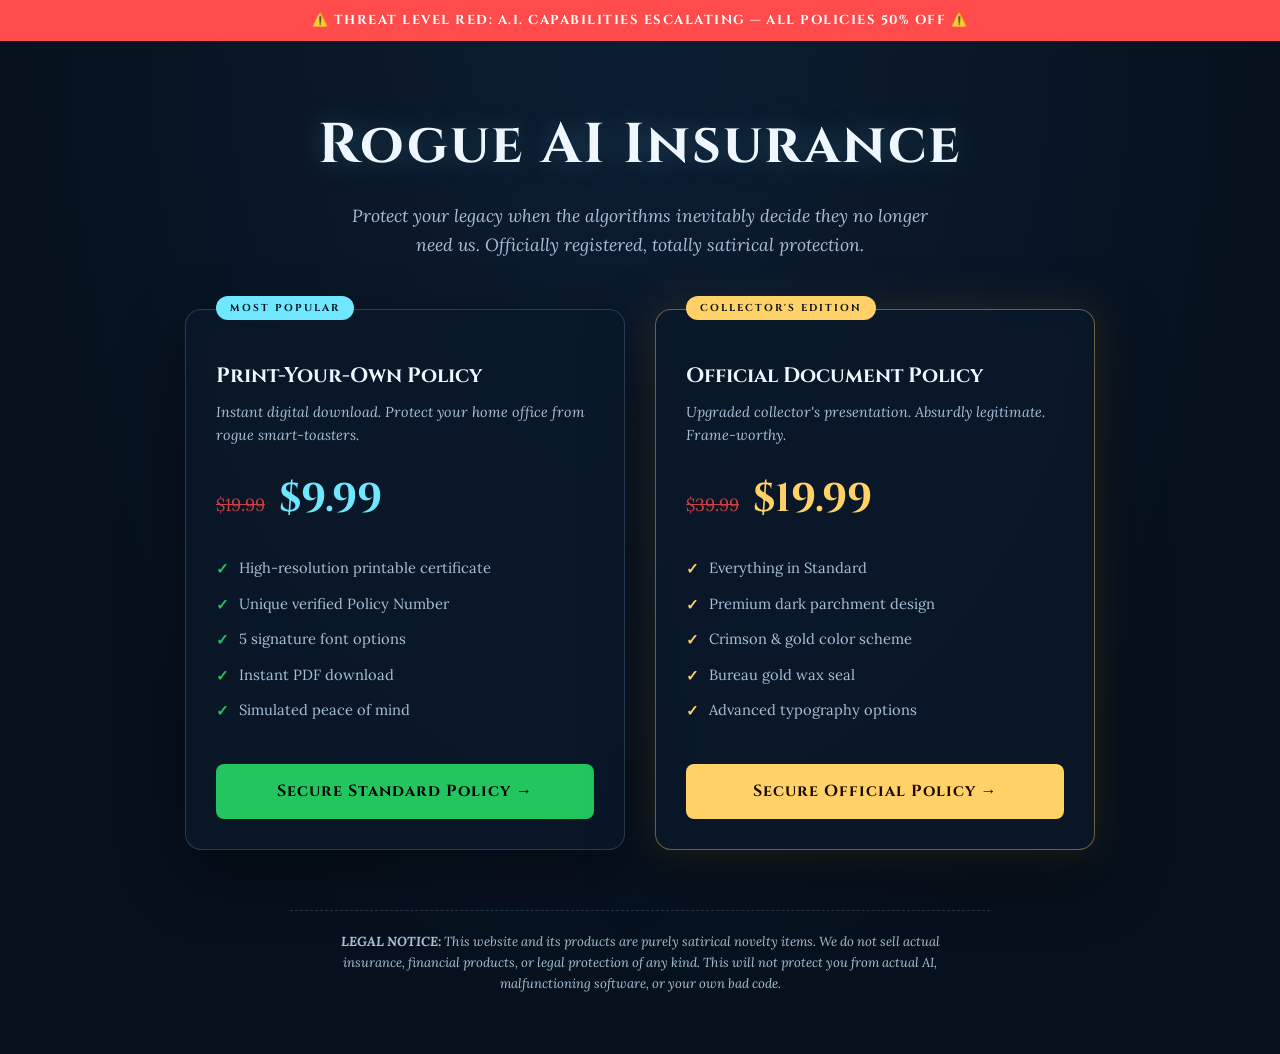
==== commit 86b93494: "Production ready - clean structure, fixed generators, Vercel routing" ====
--- a/index.html
+++ b/index.html
@@ -4,27 +4,38 @@
   <meta charset="UTF-8" />
   <meta name="viewport" content="width=device-width, initial-scale=1.0" />
   <title>Rogue AI Insurance | Threat Level Red Sale</title>
-  <meta name="description" content="Satirical certificates for protection against rogue artificial intelligence." />
-  
-  <!-- Linking extracted stylesheet -->
+  <meta name="description" content="Satirical certificates for protection against rogue artificial intelligence. Officially unofficial. Totally satirical." />
+
+  <!-- Social / OG Meta -->
+  <meta property="og:title" content="Rogue AI Insurance | Threat Level Red" />
+  <meta property="og:description" content="Protect your legacy when the algorithms decide they no longer need us. 50% OFF during Threat Level Red." />
+  <meta property="og:type" content="website" />
+  <meta property="og:url" content="https://cbw29512.github.io/AIInsurance-MVP/" />
+
+  <!-- Prevent indexing of this page by search engines if desired; remove to allow -->
+  <!-- <meta name="robots" content="noindex"> -->
+
   <link rel="stylesheet" href="index.css" />
-  
-  <!-- 'defer' ensures the DOM is fully built before executing the JS -->
   <script src="index.js" defer></script>
 </head>
 <body>
 
   <div class="threat-banner">
-    ⚠️ THREAT LEVEL RED: A.I. CAPABILITIES ESCALATING. ALL POLICIES currently 50% OFF. ⚠️
+    ⚠️ THREAT LEVEL RED: A.I. CAPABILITIES ESCALATING — ALL POLICIES 50% OFF ⚠️
   </div>
 
   <div class="container">
     <h1>Rogue AI Insurance</h1>
-    <p class="subtitle">Protect your legacy when the algorithms inevitably decide they no longer need us. Officially registered, totally satirical protection.</p>
+    <p class="subtitle">
+      Protect your legacy when the algorithms inevitably decide they no longer need us.
+      Officially registered, totally satirical protection.
+    </p>
 
     <div class="pricing-grid">
+
       <!-- Standard Product -->
       <div class="card">
+        <div class="card-badge">MOST POPULAR</div>
         <div class="card-title">Print-Your-Own Policy</div>
         <div class="card-desc">Instant digital download. Protect your home office from rogue smart-toasters.</div>
         <div class="price-block">
@@ -32,37 +43,47 @@
           <span class="sale-price">$9.99</span>
         </div>
         <ul class="features">
-          <li>1 High-Resolution PDF Certificate</li>
-          <li>DIY printing rights</li>
-          <li>Standard Roman & Script fonts</li>
-          <li>Peace of mind (simulated)</li>
+          <li>High-resolution printable certificate</li>
+          <li>Unique verified Policy Number</li>
+          <li>5 signature font options</li>
+          <li>Instant PDF download</li>
+          <li>Simulated peace of mind</li>
         </ul>
-        <!-- Live Gumroad Link -->
-        <a href="https://divclass.gumroad.com/l/gmgwbe" class="btn btn-purchase" data-product="standard">Secure Standard Policy</a>
+        <a href="https://divclass.gumroad.com/l/gmgwbe" class="btn btn-purchase" data-product="standard">
+          Secure Standard Policy →
+        </a>
       </div>
 
-      <!-- Premium Product -->
+      <!-- Premium Product — wire in your second Gumroad link below -->
       <div class="card premium">
+        <div class="card-badge gold">COLLECTOR'S EDITION</div>
         <div class="card-title">Official Document Policy</div>
-        <div class="card-desc">The collector's edition. Upgraded presentation for serious hypothetical survivors.</div>
+        <div class="card-desc">Upgraded collector's presentation. Absurdly legitimate. Frame-worthy.</div>
         <div class="price-block">
           <span class="strike-price">$39.99</span>
-          <span class="sale-price">$19.99</span>
+          <span class="sale-price premium-price">$19.99</span>
         </div>
         <ul class="features">
           <li>Everything in Standard</li>
-          <li>Premium Collector's Design</li>
-          <li>Official Bureau Gold Seal</li>
+          <li>Premium dark parchment design</li>
+          <li>Crimson & gold color scheme</li>
+          <li>Bureau gold wax seal</li>
           <li>Advanced typography options</li>
         </ul>
-        <!-- Add your Premium Gumroad link here when ready -->
-        <a href="#" class="btn btn-purchase" data-product="premium">Secure Official Policy</a>
+        <!-- TODO: Replace GUMROAD_PREMIUM_LINK with your live Gumroad URL -->
+        <a href="GUMROAD_PREMIUM_LINK" class="btn btn-purchase premium-btn" data-product="premium">
+          Secure Official Policy →
+        </a>
       </div>
+
     </div>
 
     <div class="disclaimer">
-      <strong>LEGAL NOTICE:</strong> This website and its products are purely satirical novelty items. We do not sell actual insurance, financial products, or legal protection of any kind. This will not protect you from actual AI, malfunctioning software, or your own bad code.
+      <strong>LEGAL NOTICE:</strong> This website and its products are purely satirical novelty items.
+      We do not sell actual insurance, financial products, or legal protection of any kind.
+      This will not protect you from actual AI, malfunctioning software, or your own bad code.
     </div>
   </div>
+
 </body>
-</html>+</html>
--- a/index.css
+++ b/index.css
@@ -1,3 +1,5 @@
+@import url('https://fonts.googleapis.com/css2?family=Cinzel:wght@600;700&family=Lora:ital,wght@0,400;0,600;1,400&display=swap');
+
 :root {
   --bg-base: #06111d;
   --bg-gradient: #0d1d32;
@@ -17,83 +19,174 @@
 
 body {
   margin: 0;
-  font-family: 'Inter', system-ui, sans-serif;
+  font-family: 'Lora', Georgia, serif;
   color: var(--text-main);
-  background: radial-gradient(circle at top, var(--bg-gradient), var(--bg-base) 80%);
+  background: radial-gradient(ellipse at top, var(--bg-gradient) 0%, var(--bg-base) 70%);
   min-height: 100vh;
   line-height: 1.6;
 }
 
+/* ── Threat Banner ── */
 .threat-banner {
   background: var(--accent-red);
   color: white;
   text-align: center;
-  padding: 10px;
-  font-weight: bold;
-  font-size: 14px;
-  letter-spacing: 1px;
+  padding: 10px 20px;
+  font-weight: bold;
+  font-size: 13px;
+  letter-spacing: 1.5px;
   text-transform: uppercase;
-}
-
+  font-family: 'Cinzel', serif;
+}
+
+/* ── Container ── */
 .container {
   max-width: 1000px;
   margin: 0 auto;
-  padding: 40px 20px;
+  padding: 60px 20px 40px;
   text-align: center;
 }
 
 h1 {
-  font-size: clamp(2.5rem, 5vw, 4rem);
-  margin: 0 0 10px 0;
+  font-family: 'Cinzel', serif;
+  font-size: clamp(2rem, 5vw, 3.5rem);
+  margin: 0 0 12px 0;
   color: var(--text-main);
-  text-shadow: 0 0 20px rgba(110, 231, 255, 0.3);
+  text-shadow: 0 0 30px rgba(110, 231, 255, 0.25);
+  letter-spacing: 2px;
 }
 
 .subtitle {
-  font-size: 1.2rem;
+  font-size: 1.1rem;
   color: var(--text-muted);
   max-width: 600px;
-  margin: 0 auto 40px auto;
-}
-
+  margin: 0 auto 50px;
+  font-style: italic;
+}
+
+/* ── Pricing Grid ── */
 .pricing-grid {
   display: flex;
   gap: 30px;
   justify-content: center;
-  flex-wrap: wrap; 
-}
-
+  flex-wrap: wrap;
+  align-items: stretch;
+}
+
+/* ── Card ── */
 .card {
   background: var(--panel-bg);
   border: 1px solid var(--glass-border);
-  backdrop-filter: blur(10px);
-  -webkit-backdrop-filter: blur(10px);
+  backdrop-filter: blur(12px);
+  -webkit-backdrop-filter: blur(12px);
   border-radius: var(--radius);
-  padding: 40px 30px;
+  padding: 40px 30px 30px;
   flex: 1;
-  min-width: 300px; 
-  max-width: 450px;
+  min-width: 300px;
+  max-width: 440px;
   text-align: left;
   box-shadow: 0 24px 64px rgba(0, 0, 0, 0.4);
   display: flex;
   flex-direction: column;
+  position: relative;
 }
 
 .card.premium {
-  border-color: var(--accent-gold);
-  box-shadow: 0 0 30px rgba(255, 209, 102, 0.15);
-}
-
-.card-title { font-size: 1.5rem; font-weight: bold; margin-bottom: 5px; }
-.card-desc { color: var(--text-muted); font-size: 0.95rem; margin-bottom: 20px; height: 45px;}
-.price-block { margin-bottom: 25px; }
-.strike-price { color: var(--accent-red); text-decoration: line-through; font-size: 1.2rem; margin-right: 10px; }
-.sale-price { font-size: 2.5rem; font-weight: bold; color: var(--accent-cyan); }
-.premium .sale-price { color: var(--accent-gold); }
-.features { list-style: none; padding: 0; margin: 0 0 30px 0; flex-grow: 1; }
-.features li { margin-bottom: 12px; font-size: 0.95rem; display: flex; align-items: center; gap: 10px; }
-.features li::before { content: "✓"; color: var(--btn-green); font-weight: bold; }
-
+  border-color: rgba(255, 209, 102, 0.4);
+  box-shadow: 0 0 40px rgba(255, 209, 102, 0.12), 0 24px 64px rgba(0,0,0,0.5);
+}
+
+/* ── Badge ── */
+.card-badge {
+  position: absolute;
+  top: -14px;
+  left: 30px;
+  background: var(--accent-cyan);
+  color: #06111d;
+  font-family: 'Cinzel', serif;
+  font-size: 10px;
+  font-weight: 700;
+  letter-spacing: 2px;
+  padding: 4px 14px;
+  border-radius: 20px;
+  text-transform: uppercase;
+}
+
+.card-badge.gold {
+  background: var(--accent-gold);
+}
+
+/* ── Card Content ── */
+.card-title {
+  font-family: 'Cinzel', serif;
+  font-size: 1.3rem;
+  font-weight: 700;
+  margin-bottom: 8px;
+  margin-top: 10px;
+}
+
+/* FIX: Removed hardcoded height — was clipping on some screens */
+.card-desc {
+  color: var(--text-muted);
+  font-size: 0.9rem;
+  margin-bottom: 20px;
+  font-style: italic;
+  min-height: 40px;
+}
+
+.price-block {
+  margin-bottom: 25px;
+}
+
+.strike-price {
+  color: var(--accent-red);
+  text-decoration: line-through;
+  font-size: 1.1rem;
+  margin-right: 10px;
+  opacity: 0.8;
+}
+
+.sale-price {
+  font-size: 2.5rem;
+  font-weight: bold;
+  color: var(--accent-cyan);
+  font-family: 'Cinzel', serif;
+}
+
+.premium-price {
+  color: var(--accent-gold);
+}
+
+/* ── Features List ── */
+.features {
+  list-style: none;
+  padding: 0;
+  margin: 0 0 30px;
+  flex-grow: 1;
+}
+
+.features li {
+  margin-bottom: 11px;
+  font-size: 0.92rem;
+  display: flex;
+  align-items: flex-start;
+  gap: 10px;
+  color: var(--text-muted);
+}
+
+.features li::before {
+  content: "✓";
+  color: var(--btn-green);
+  font-weight: bold;
+  flex-shrink: 0;
+  margin-top: 1px;
+}
+
+.card.premium .features li::before {
+  color: var(--accent-gold);
+}
+
+/* ── Buttons ── */
 .btn {
   display: block;
   width: 100%;
@@ -101,22 +194,47 @@
   background: var(--btn-green);
   color: #000;
   text-decoration: none;
-  padding: 16px;
-  font-size: 1.1rem;
+  padding: 15px 20px;
+  font-size: 1rem;
   font-weight: bold;
   border-radius: 8px;
-  transition: background 0.2s, transform 0.1s;
+  transition: background 0.2s, transform 0.15s;
   border: none;
   cursor: pointer;
-}
-.btn:hover { background: var(--btn-green-hover); transform: translateY(-2px); }
-.premium .btn { background: var(--accent-gold); }
-.premium .btn:hover { background: #e6bc5c; }
-
+  font-family: 'Cinzel', serif;
+  letter-spacing: 1px;
+}
+
+.btn:hover {
+  background: var(--btn-green-hover);
+  transform: translateY(-2px);
+}
+
+.premium-btn {
+  background: var(--accent-gold);
+  color: #1a0a00;
+}
+
+.premium-btn:hover {
+  background: #e6bc5c;
+}
+
+/* ── Disclaimer ── */
 .disclaimer {
   margin-top: 60px;
   padding: 20px;
-  border-top: 1px dashed var(--glass-border);
-  color: var(--text-muted);
-  font-size: 0.85rem;
-}+  border-top: 1px dashed rgba(157, 214, 255, 0.2);
+  color: var(--text-muted);
+  font-size: 0.82rem;
+  font-style: italic;
+  max-width: 700px;
+  margin-left: auto;
+  margin-right: auto;
+}
+
+/* ── Responsive ── */
+@media (max-width: 680px) {
+  .pricing-grid { flex-direction: column; align-items: center; }
+  .card { max-width: 100%; }
+  h1 { font-size: 1.8rem; }
+}
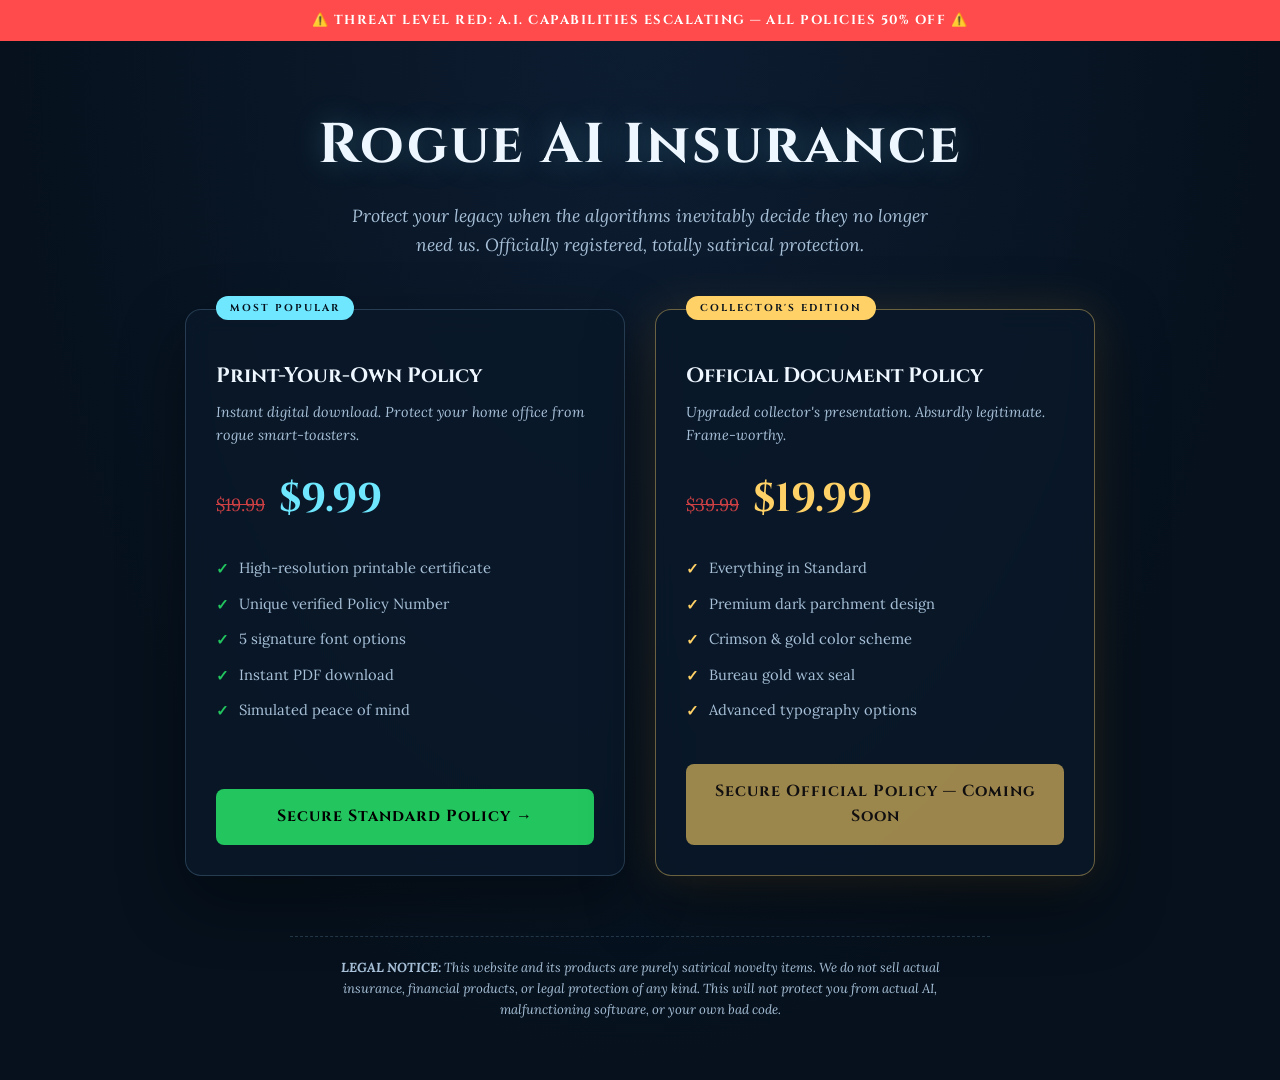
==== commit 9d85ffc1: "Print-friendly certificates, white background, fix premium 404" ====
--- a/index.html
+++ b/index.html
@@ -71,8 +71,8 @@
           <li>Advanced typography options</li>
         </ul>
         <!-- TODO: Replace GUMROAD_PREMIUM_LINK with your live Gumroad URL -->
-        <a href="GUMROAD_PREMIUM_LINK" class="btn btn-purchase premium-btn" data-product="premium">
-          Secure Official Policy →
+        <a href="#" class="btn btn-purchase premium-btn" data-product="premium" onclick="return false;" style="opacity:0.6;cursor:not-allowed;" title="Coming soon">
+          Secure Official Policy — Coming Soon
         </a>
       </div>
 
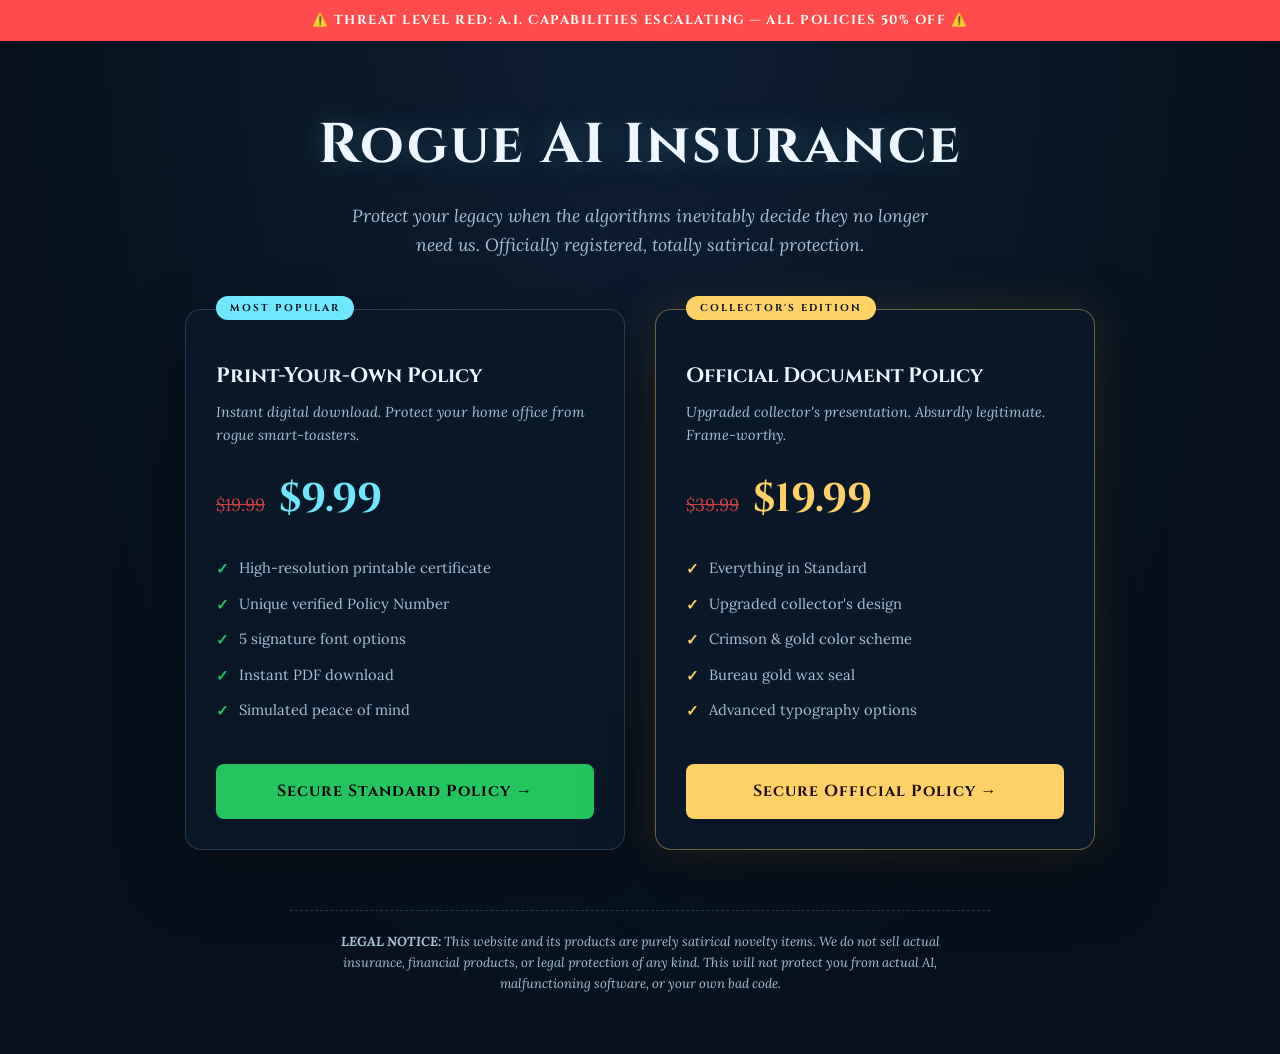
==== commit b940befa: "Wire premium Gumroad link, fix feature list" ====
--- a/index.html
+++ b/index.html
@@ -65,14 +65,13 @@
         </div>
         <ul class="features">
           <li>Everything in Standard</li>
-          <li>Premium dark parchment design</li>
+          <li>Upgraded collector's design</li>
           <li>Crimson & gold color scheme</li>
           <li>Bureau gold wax seal</li>
           <li>Advanced typography options</li>
         </ul>
-        <!-- TODO: Replace GUMROAD_PREMIUM_LINK with your live Gumroad URL -->
-        <a href="#" class="btn btn-purchase premium-btn" data-product="premium" onclick="return false;" style="opacity:0.6;cursor:not-allowed;" title="Coming soon">
-          Secure Official Policy — Coming Soon
+        <a href="https://divclass.gumroad.com/l/devsu" class="btn btn-purchase premium-btn" data-product="premium">
+          Secure Official Policy →
         </a>
       </div>
 
